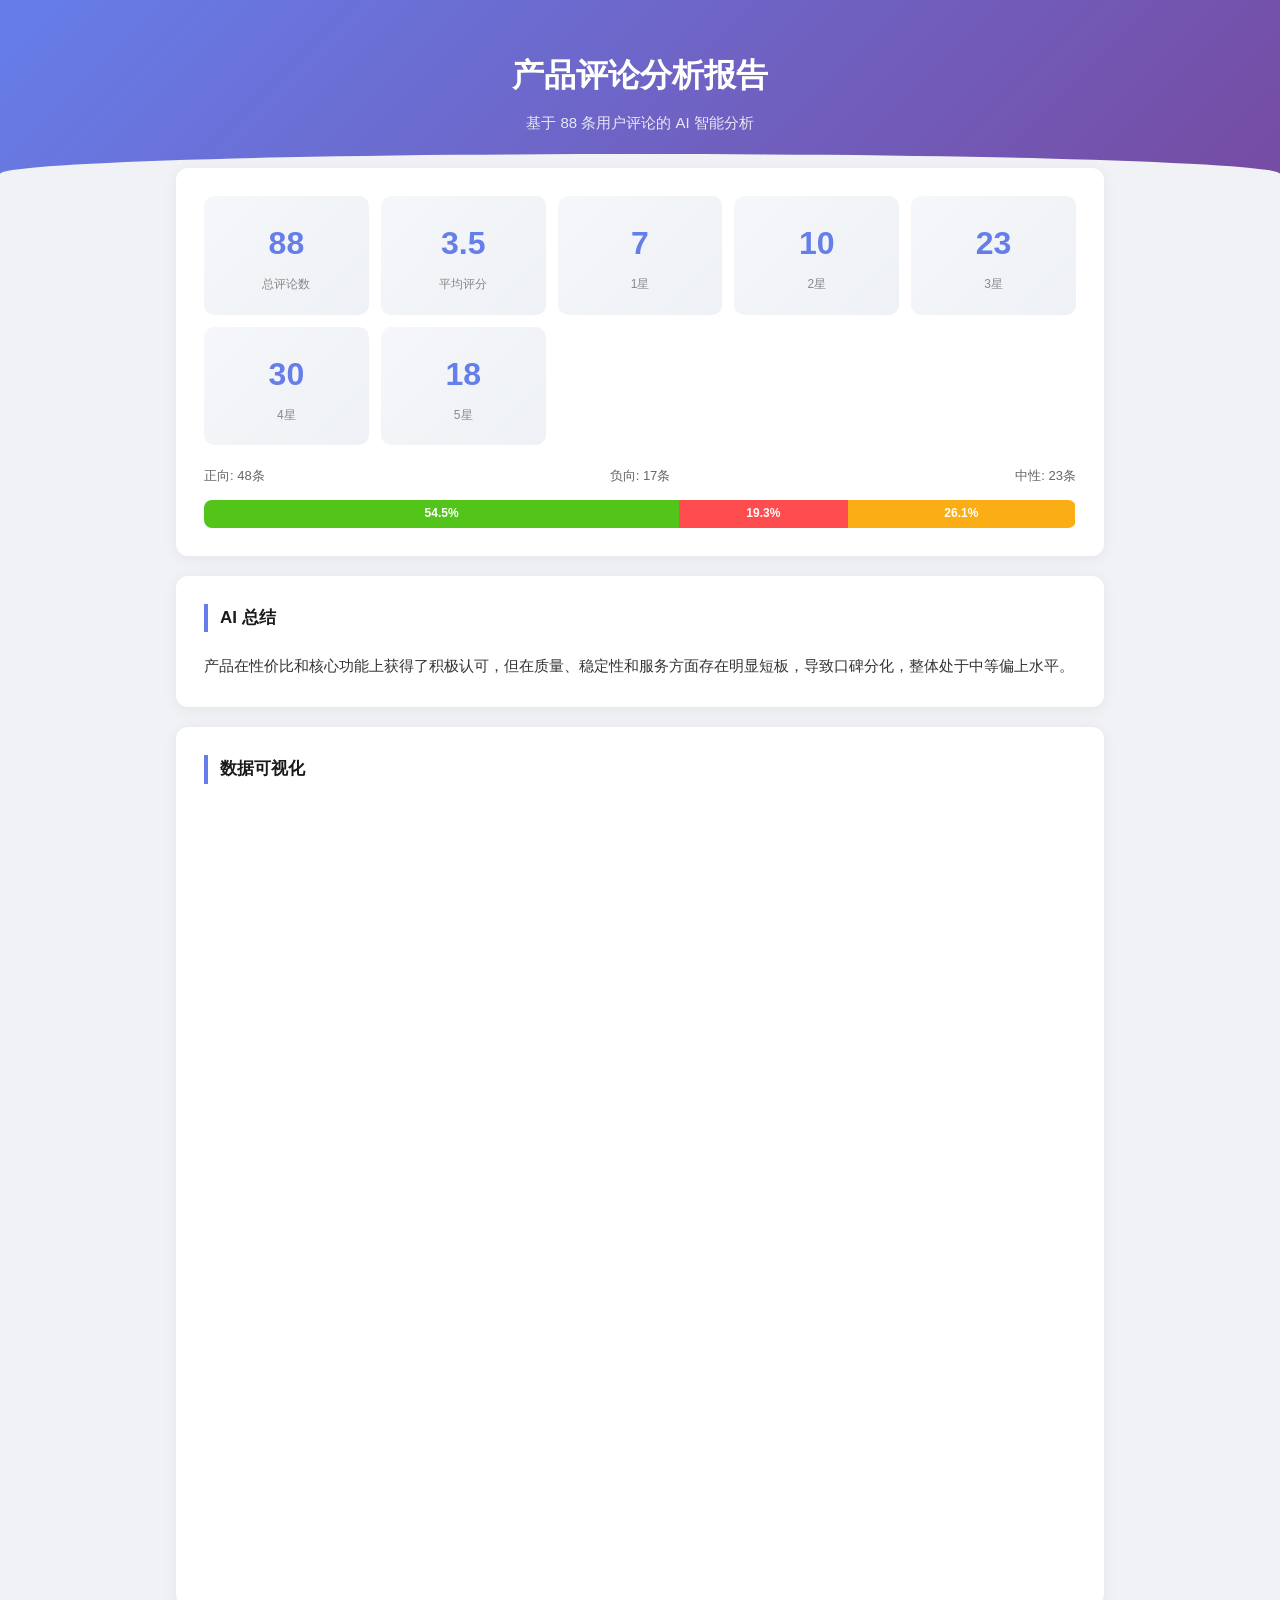
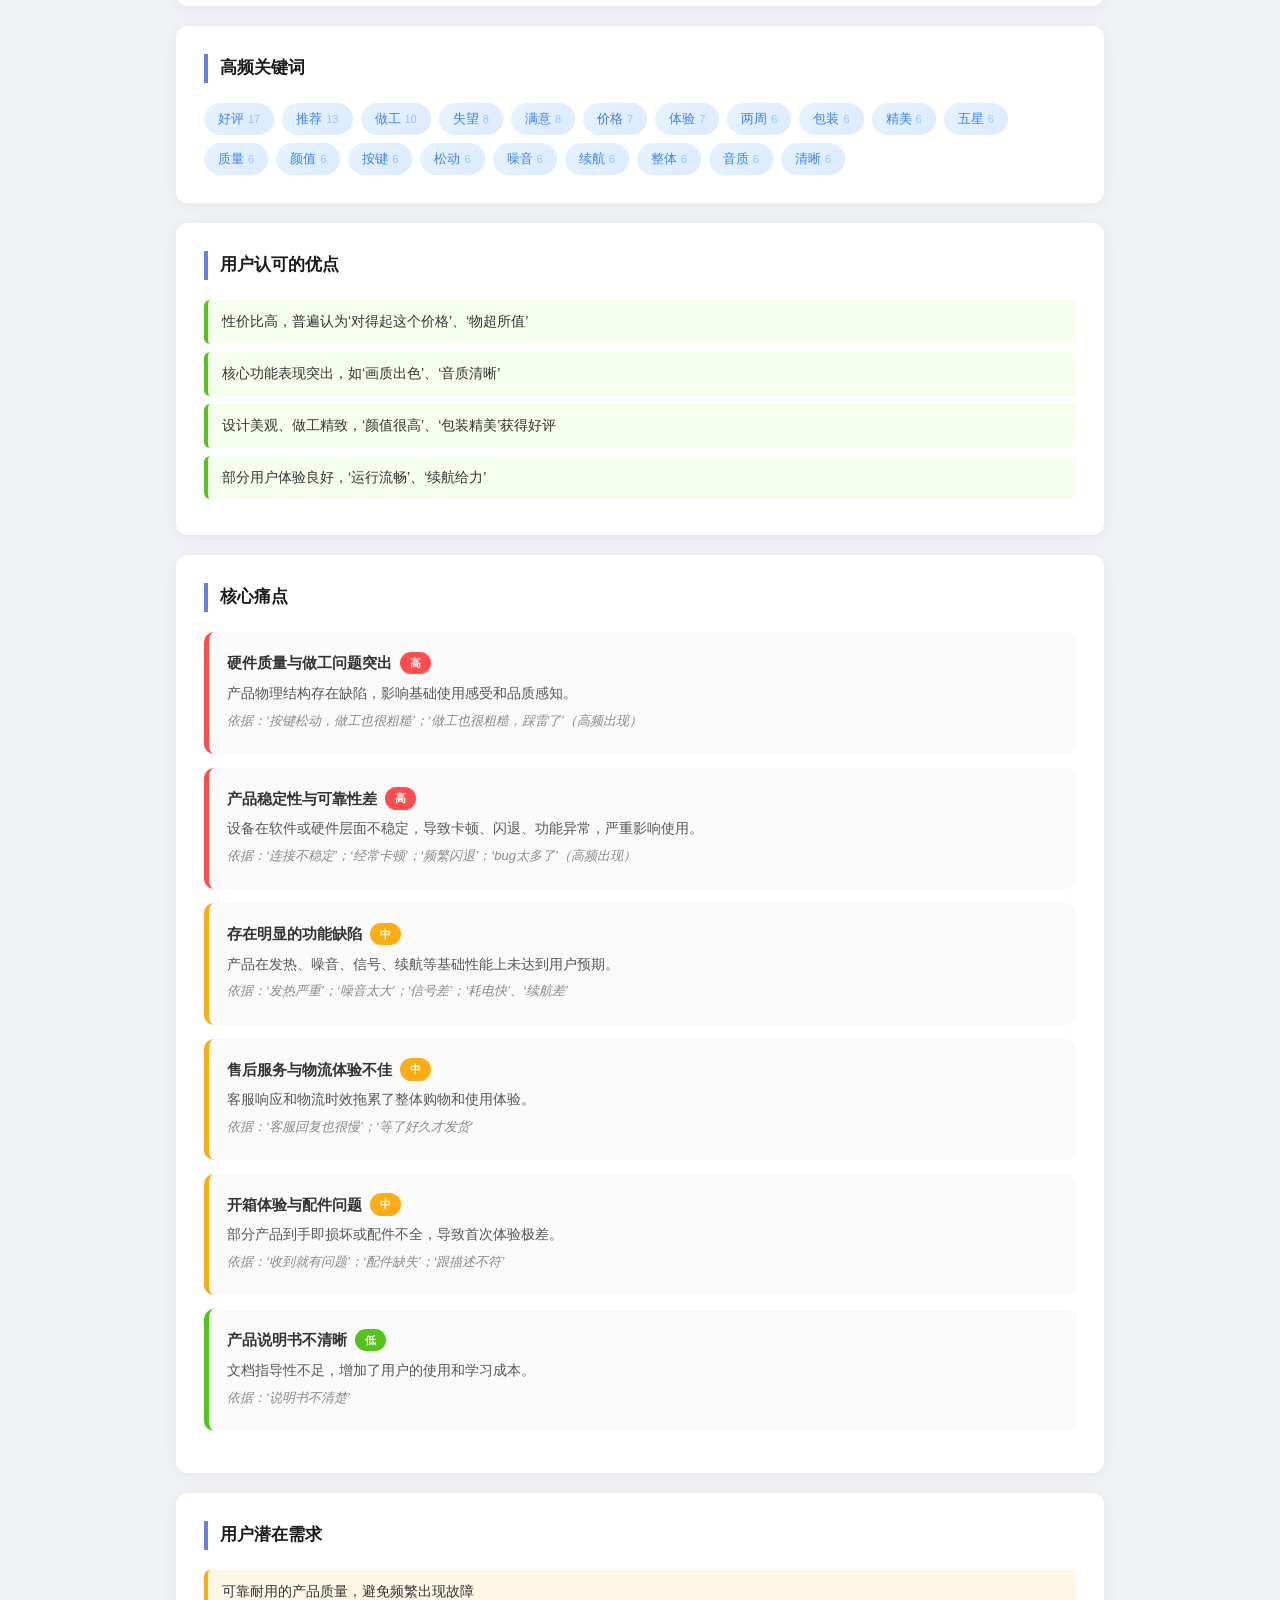
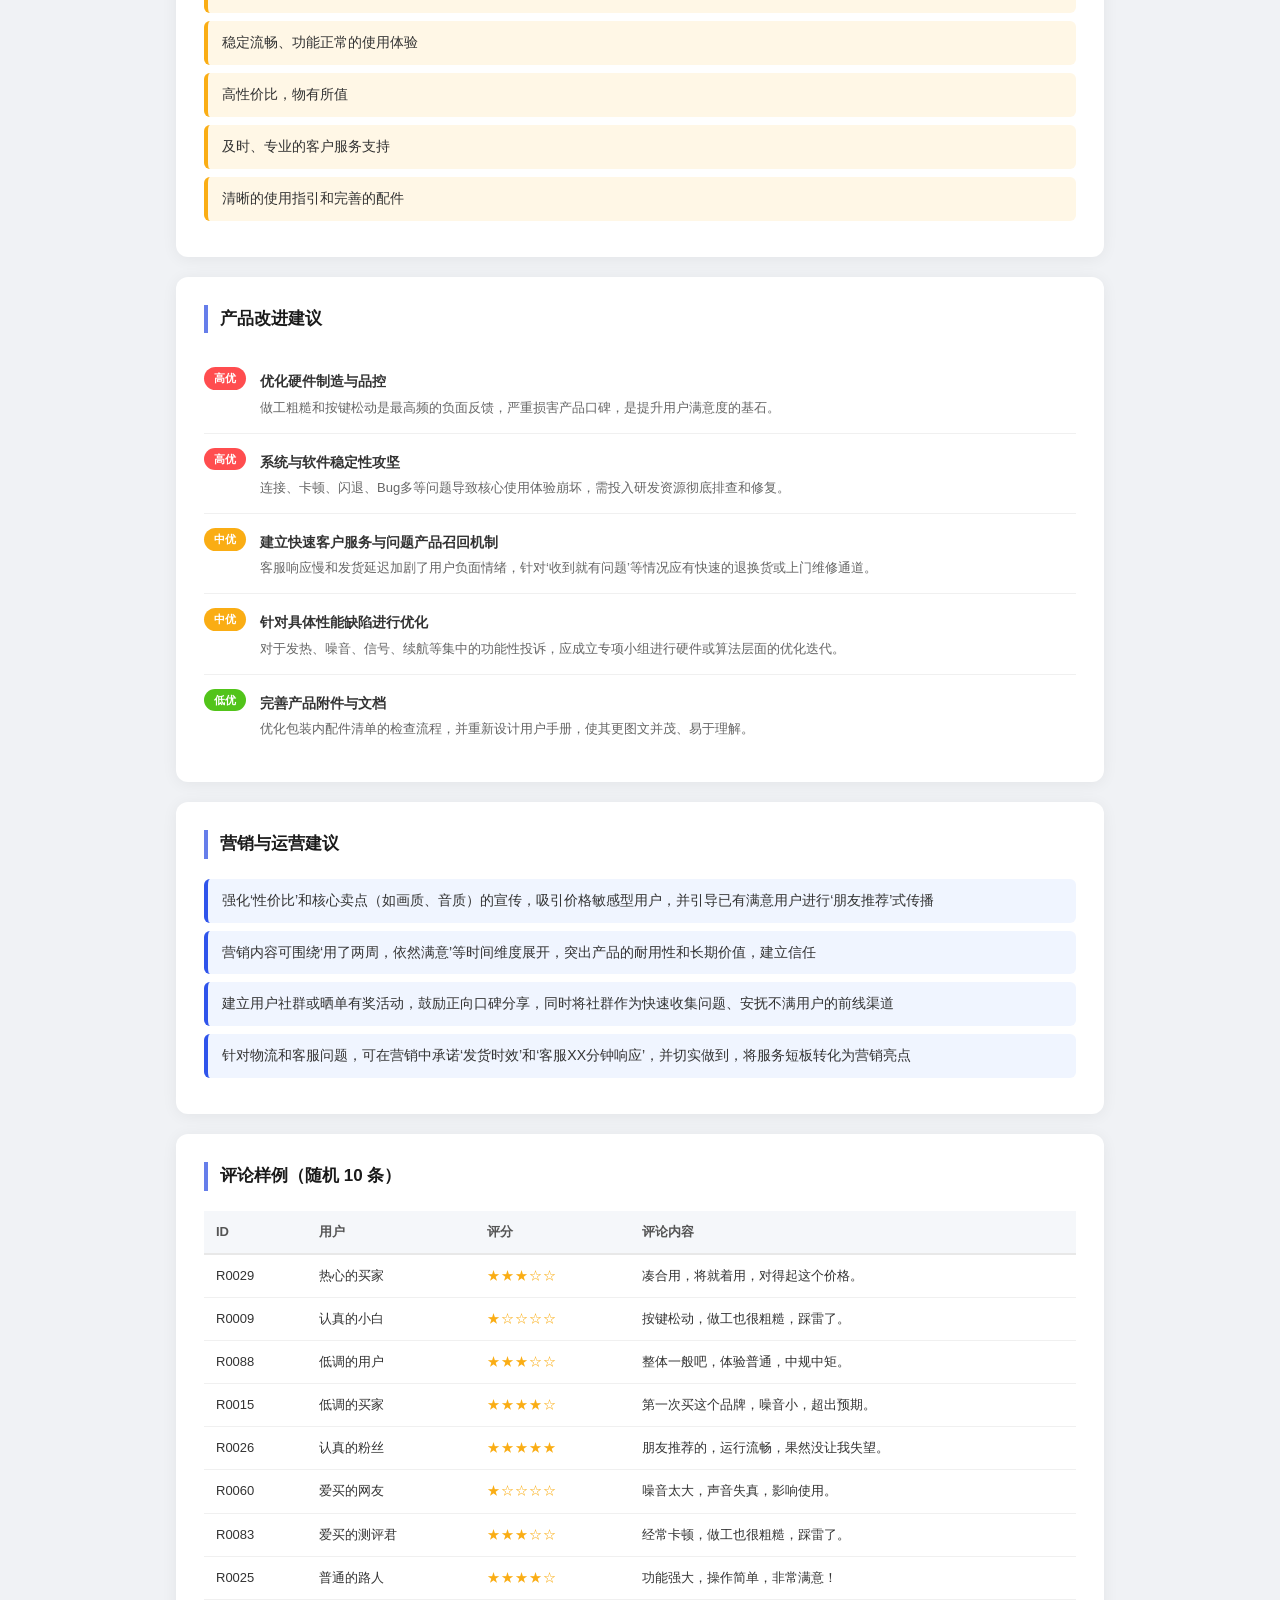
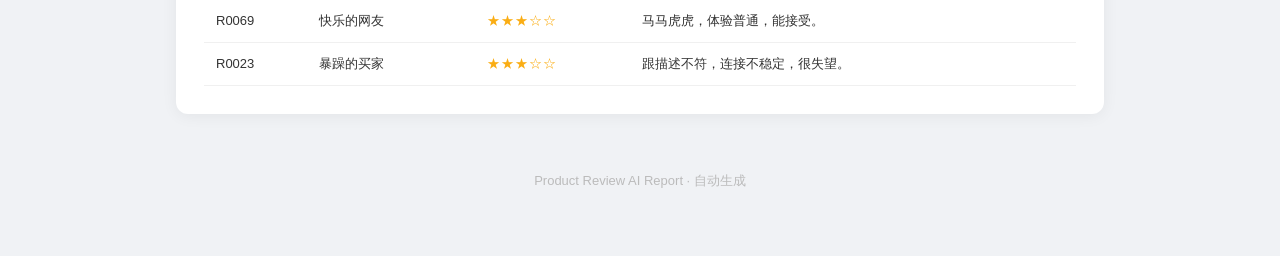
==== docs/index.html @ 00d90bba "feat: complete report pipeline with AI analysis and pyecharts charts Implement full data pipeline: s" ====
<!DOCTYPE html>
<html lang="zh-CN">
<head>
    <meta charset="UTF-8">
    <meta name="viewport" content="width=device-width, initial-scale=1.0">
    <title>产品评论分析报告</title>
    <style>
        * { margin: 0; padding: 0; box-sizing: border-box; }
        body { font-family: -apple-system, BlinkMacSystemFont, "PingFang SC", "Microsoft YaHei", sans-serif; background: #f0f2f5; color: #333; line-height: 1.7; }

        /* Banner */
        .banner { background: linear-gradient(135deg, #667eea 0%, #764ba2 100%); color: #fff; padding: 48px 24px 56px; text-align: center; position: relative; overflow: hidden; }
        .banner::after { content: ''; position: absolute; bottom: -2px; left: 0; right: 0; height: 40px; background: #f0f2f5; border-radius: 50% 50% 0 0; }
        .banner h1 { font-size: 32px; font-weight: 700; margin-bottom: 8px; }
        .banner p { font-size: 15px; opacity: 0.85; }

        /* Layout */
        .container { max-width: 960px; margin: -24px auto 0; padding: 0 16px 40px; position: relative; z-index: 1; }

        /* Cards */
        .card { background: #fff; border-radius: 12px; padding: 28px; margin-bottom: 20px; box-shadow: 0 2px 16px rgba(0,0,0,0.06); }
        .card h2 { font-size: 17px; color: #1a1a1a; border-left: 4px solid #667eea; padding-left: 12px; margin-bottom: 20px; }

        /* Stats grid */
        .stats { display: grid; grid-template-columns: repeat(auto-fit, minmax(140px, 1fr)); gap: 12px; }
        .stat-box { text-align: center; padding: 20px 8px; background: linear-gradient(135deg, #f5f7fa 0%, #eef1f5 100%); border-radius: 10px; }
        .stat-value { font-size: 2em; font-weight: 700; color: #667eea; }
        .stat-label { font-size: 12px; color: #888; margin-top: 4px; }

        /* Sentiment bar */
        .sentiment-bar { display: flex; border-radius: 8px; overflow: hidden; height: 28px; margin-top: 12px; }
        .sentiment-bar div { display: flex; align-items: center; justify-content: center; font-size: 12px; color: #fff; font-weight: 600; }
        .seg-positive { background: #52c41a; }
        .seg-neutral { background: #faad14; }
        .seg-negative { background: #ff4d4f; }

        /* Charts */
        .charts { display: grid; grid-template-columns: 1fr 1fr; gap: 20px; }
        @media (max-width: 640px) { .charts { grid-template-columns: 1fr; } }

        /* Positive points */
        .point-list { list-style: none; padding: 0; }
        .point-list li { padding: 10px 14px; margin-bottom: 8px; background: #f6ffed; border-left: 4px solid #52c41a; border-radius: 6px; font-size: 14px; }

        /* Pain points */
        .pain-card { background: #fafafa; border-radius: 10px; padding: 18px; margin-bottom: 14px; border-left: 5px solid #ff4d4f; }
        .pain-card.medium { border-left-color: #faad14; }
        .pain-card.low { border-left-color: #52c41a; }
        .pain-card h3 { font-size: 15px; margin-bottom: 6px; display: flex; align-items: center; gap: 8px; }
        .pain-card p { font-size: 14px; color: #555; margin-bottom: 4px; }
        .pain-card .evidence { font-style: italic; color: #888; font-size: 13px; }
        .badge { display: inline-block; font-size: 11px; padding: 2px 10px; border-radius: 12px; color: #fff; font-weight: 600; }
        .badge-high { background: #ff4d4f; }
        .badge-medium { background: #faad14; }
        .badge-low { background: #52c41a; }

        /* Suggestions */
        .suggestion-item { display: flex; align-items: flex-start; gap: 14px; padding: 14px 0; border-bottom: 1px solid #f0f0f0; }
        .suggestion-item:last-child { border-bottom: none; }
        .suggestion-item strong { font-size: 14px; }
        .suggestion-item .reason { font-size: 13px; color: #666; margin-top: 2px; }

        /* Keyword tags */
        .tags { display: flex; flex-wrap: wrap; gap: 8px; }
        .tag { display: inline-block; background: linear-gradient(135deg, #e6f4ff, #dbeafe); color: #3b82f6; padding: 5px 14px; border-radius: 20px; font-size: 13px; font-weight: 500; }
        .tag .count { color: #93c5fd; margin-left: 4px; font-size: 11px; }

        /* Needs list */
        .needs-list { list-style: none; padding: 0; }
        .needs-list li { padding: 10px 14px; margin-bottom: 8px; background: #fff7e6; border-left: 4px solid #faad14; border-radius: 6px; font-size: 14px; }

        /* Marketing */
        .marketing-list { list-style: none; padding: 0; }
        .marketing-list li { padding: 10px 14px; margin-bottom: 8px; background: #f0f5ff; border-left: 4px solid #2f54eb; border-radius: 6px; font-size: 14px; }

        /* Reviews table */
        .review-table { width: 100%; border-collapse: collapse; font-size: 13px; }
        .review-table th { background: #f5f7fa; padding: 10px 12px; text-align: left; font-weight: 600; color: #555; border-bottom: 2px solid #e8e8e8; }
        .review-table td { padding: 10px 12px; border-bottom: 1px solid #f0f0f0; }
        .review-table tr:hover td { background: #fafafa; }
        .rating-stars { color: #faad14; letter-spacing: 1px; }

        footer { text-align: center; color: #bbb; font-size: 13px; margin-top: 32px; padding: 24px 0; }
    </style>
</head>
<body>

<!-- Banner -->
<div class="banner">
    <h1>产品评论分析报告</h1>
    <p>基于 88 条用户评论的 AI 智能分析</p>
</div>

<div class="container">

    <!-- 核心指标 -->
    <div class="card">
        <div class="stats">
            <div class="stat-box">
                <div class="stat-value">88</div>
                <div class="stat-label">总评论数</div>
            </div>
            <div class="stat-box">
                <div class="stat-value">3.5</div>
                <div class="stat-label">平均评分</div>
            </div>
            
            <div class="stat-box">
                <div class="stat-value">7</div>
                <div class="stat-label">1星</div>
            </div>
            
            <div class="stat-box">
                <div class="stat-value">10</div>
                <div class="stat-label">2星</div>
            </div>
            
            <div class="stat-box">
                <div class="stat-value">23</div>
                <div class="stat-label">3星</div>
            </div>
            
            <div class="stat-box">
                <div class="stat-value">30</div>
                <div class="stat-label">4星</div>
            </div>
            
            <div class="stat-box">
                <div class="stat-value">18</div>
                <div class="stat-label">5星</div>
            </div>
            
        </div>

        <!-- 情绪分布条 -->
        <div style="margin-top: 20px;">
            <div style="display: flex; justify-content: space-between; font-size: 13px; color: #666; margin-bottom: 4px;">
                
                <span>正向: 48条</span>
                
                <span>负向: 17条</span>
                
                <span>中性: 23条</span>
                
            </div>
            <div class="sentiment-bar">
                
                
                <div class="seg-positive" style="width: 54.5%;">
                    54.5%
                </div>
                
                <div class="seg-negative" style="width: 19.3%;">
                    19.3%
                </div>
                
                <div class="seg-neutral" style="width: 26.1%;">
                    26.1%
                </div>
                
            </div>
        </div>
    </div>

    <!-- AI 总结 -->
    <div class="card">
        <h2>AI 总结</h2>
        <p style="font-size: 15px; line-height: 1.8;">产品在性价比和核心功能上获得了积极认可，但在质量、稳定性和服务方面存在明显短板，导致口碑分化，整体处于中等偏上水平。</p>
    </div>

    <!-- 图表 -->
    <div class="card">
        <h2>数据可视化</h2>
        <div class="charts">
            <div><!DOCTYPE html>
<html>
<head>
    <meta charset="UTF-8">
    <title>Awesome-pyecharts</title>
                <script type="text/javascript" src="https://assets.pyecharts.org/assets/v6/echarts.min.js"></script>
            <script type="text/javascript" src="https://assets.pyecharts.org/assets/v6/themes/macarons.js"></script>

    
</head>
<body >
    <div id="0c47c9d15ab54d7eba029f5857c78aa4" class="chart-container" style="width:500px; height:350px; "></div>
    <script>
        var chart_0c47c9d15ab54d7eba029f5857c78aa4 = echarts.init(
            document.getElementById('0c47c9d15ab54d7eba029f5857c78aa4'), 'macarons', {renderer: 'canvas', locale: 'ZH'});
        var option_0c47c9d15ab54d7eba029f5857c78aa4 = {
    "animation": true,
    "animationThreshold": 2000,
    "animationDuration": 1000,
    "animationEasing": "cubicOut",
    "animationDelay": 0,
    "animationDurationUpdate": 300,
    "animationEasingUpdate": "cubicOut",
    "animationDelayUpdate": 0,
    "aria": {
        "enabled": false
    },
    "series": [
        {
            "type": "pie",
            "colorBy": "data",
            "legendHoverLink": true,
            "selectedMode": false,
            "selectedOffset": 10,
            "clockwise": true,
            "startAngle": 90,
            "minAngle": 0,
            "minShowLabelAngle": 0,
            "avoidLabelOverlap": true,
            "stillShowZeroSum": true,
            "percentPrecision": 2,
            "showEmptyCircle": true,
            "emptyCircleStyle": {
                "color": "lightgray",
                "borderColor": "#000",
                "borderWidth": 0,
                "borderType": "solid",
                "borderDashOffset": 0,
                "borderCap": "butt",
                "borderJoin": "bevel",
                "borderMiterLimit": 10,
                "opacity": 1
            },
            "data": [
                {
                    "name": "\u6b63\u5411",
                    "value": 48
                },
                {
                    "name": "\u8d1f\u5411",
                    "value": 17
                },
                {
                    "name": "\u4e2d\u6027",
                    "value": 23
                }
            ],
            "radius": [
                "40%",
                "70%"
            ],
            "center": [
                "50%",
                "50%"
            ],
            "label": {
                "show": true,
                "margin": 8,
                "formatter": "{b}: {c} ({d}%)",
                "richInheritPlainLabel": true,
                "valueAnimation": false
            },
            "labelLine": {
                "show": true,
                "showAbove": false,
                "length": 15,
                "length2": 15,
                "smooth": false,
                "minTurnAngle": 90,
                "maxSurfaceAngle": 90
            }
        }
    ],
    "legend": [
        {
            "data": [
                "\u6b63\u5411",
                "\u8d1f\u5411",
                "\u4e2d\u6027"
            ],
            "selected": {},
            "show": true,
            "bottom": "0%",
            "padding": 5,
            "itemGap": 10,
            "itemWidth": 25,
            "itemHeight": 14,
            "backgroundColor": "transparent",
            "borderColor": "#ccc",
            "borderRadius": 0,
            "pageButtonItemGap": 5,
            "pageButtonPosition": "end",
            "pageFormatter": "{current}/{total}",
            "pageIconColor": "#2f4554",
            "pageIconInactiveColor": "#aaa",
            "pageIconSize": 15,
            "animationDurationUpdate": 800,
            "selector": false,
            "selectorPosition": "auto",
            "selectorItemGap": 7,
            "selectorButtonGap": 10,
            "triggerEvent": false
        }
    ],
    "tooltip": {
        "show": true,
        "trigger": "item",
        "triggerOn": "mousemove|click",
        "axisPointer": {
            "type": "line"
        },
        "showContent": true,
        "alwaysShowContent": false,
        "showDelay": 0,
        "hideDelay": 100,
        "enterable": false,
        "confine": false,
        "appendToBody": false,
        "transitionDuration": 0.4,
        "displayTransition": true,
        "textStyle": {
            "fontSize": 14,
            "richInheritPlainLabel": true
        },
        "borderWidth": 0,
        "padding": 5,
        "order": "seriesAsc"
    },
    "title": [
        {
            "show": true,
            "text": "\u60c5\u7eea\u5206\u5e03",
            "target": "blank",
            "subtarget": "blank",
            "left": "center",
            "padding": 5,
            "itemGap": 10,
            "textAlign": "auto",
            "textVerticalAlign": "auto",
            "triggerEvent": false
        }
    ],
    "color": [
        "#52c41a",
        "#f5222d",
        "#faad14"
    ]
};
        chart_0c47c9d15ab54d7eba029f5857c78aa4.setOption(option_0c47c9d15ab54d7eba029f5857c78aa4);
    </script>
</body>
</html>
</div>
            <div><!DOCTYPE html>
<html>
<head>
    <meta charset="UTF-8">
    <title>Awesome-pyecharts</title>
                <script type="text/javascript" src="https://assets.pyecharts.org/assets/v6/echarts.min.js"></script>
            <script type="text/javascript" src="https://assets.pyecharts.org/assets/v6/themes/macarons.js"></script>

    
</head>
<body >
    <div id="dd34cb689b8d4e82b33e014b1313590e" class="chart-container" style="width:500px; height:350px; "></div>
    <script>
        var chart_dd34cb689b8d4e82b33e014b1313590e = echarts.init(
            document.getElementById('dd34cb689b8d4e82b33e014b1313590e'), 'macarons', {renderer: 'canvas', locale: 'ZH'});
        var option_dd34cb689b8d4e82b33e014b1313590e = {
    "animation": true,
    "animationThreshold": 2000,
    "animationDuration": 1000,
    "animationEasing": "cubicOut",
    "animationDelay": 0,
    "animationDurationUpdate": 300,
    "animationEasingUpdate": "cubicOut",
    "animationDelayUpdate": 0,
    "aria": {
        "enabled": false
    },
    "series": [
        {
            "type": "bar",
            "name": "\u8bc4\u8bba\u6570",
            "legendHoverLink": true,
            "data": [
                7,
                10,
                23,
                30,
                18
            ],
            "realtimeSort": false,
            "showBackground": false,
            "stackStrategy": "samesign",
            "cursor": "pointer",
            "barWidth": "40%",
            "barMinHeight": 0,
            "barCategoryGap": "20%",
            "barGap": "30%",
            "large": false,
            "largeThreshold": 400,
            "seriesLayoutBy": "column",
            "datasetIndex": 0,
            "clip": true,
            "zlevel": 0,
            "z": 2,
            "label": {
                "show": true,
                "margin": 8,
                "richInheritPlainLabel": true,
                "valueAnimation": false
            }
        }
    ],
    "legend": [
        {
            "data": [
                "\u8bc4\u8bba\u6570"
            ],
            "selected": {},
            "show": true,
            "padding": 5,
            "itemGap": 10,
            "itemWidth": 25,
            "itemHeight": 14,
            "backgroundColor": "transparent",
            "borderColor": "#ccc",
            "borderRadius": 0,
            "pageButtonItemGap": 5,
            "pageButtonPosition": "end",
            "pageFormatter": "{current}/{total}",
            "pageIconColor": "#2f4554",
            "pageIconInactiveColor": "#aaa",
            "pageIconSize": 15,
            "animationDurationUpdate": 800,
            "selector": false,
            "selectorPosition": "auto",
            "selectorItemGap": 7,
            "selectorButtonGap": 10,
            "triggerEvent": false
        }
    ],
    "tooltip": {
        "show": true,
        "trigger": "item",
        "triggerOn": "mousemove|click",
        "axisPointer": {
            "type": "line"
        },
        "showContent": true,
        "alwaysShowContent": false,
        "showDelay": 0,
        "hideDelay": 100,
        "enterable": false,
        "confine": false,
        "appendToBody": false,
        "transitionDuration": 0.4,
        "displayTransition": true,
        "textStyle": {
            "fontSize": 14,
            "richInheritPlainLabel": true
        },
        "borderWidth": 0,
        "padding": 5,
        "order": "seriesAsc"
    },
    "xAxis": [
        {
            "name": "\u8bc4\u5206",
            "show": true,
            "scale": false,
            "nameLocation": "end",
            "nameGap": 15,
            "nameTruncate": {},
            "nameMoveOverlap": true,
            "inverse": false,
            "offset": 0,
            "splitNumber": 5,
            "minInterval": 0,
            "silent": false,
            "triggerEvent": false,
            "splitLine": {
                "show": true,
                "lineStyle": {
                    "show": false
                }
            },
            "animation": true,
            "animationThreshold": 2000,
            "animationDuration": 1000,
            "animationEasing": "cubicOut",
            "animationDelay": 0,
            "animationDurationUpdate": 300,
            "animationEasingUpdate": "cubicOut",
            "animationDelayUpdate": 0,
            "data": [
                "1\u661f",
                "2\u661f",
                "3\u661f",
                "4\u661f",
                "5\u661f"
            ]
        }
    ],
    "yAxis": [
        {
            "name": "\u6570\u91cf",
            "show": true,
            "scale": false,
            "nameLocation": "end",
            "nameGap": 15,
            "nameTruncate": {},
            "nameMoveOverlap": true,
            "inverse": false,
            "offset": 0,
            "splitNumber": 5,
            "minInterval": 0,
            "silent": false,
            "triggerEvent": false,
            "splitLine": {
                "show": true,
                "lineStyle": {
                    "show": false
                }
            },
            "animation": true,
            "animationThreshold": 2000,
            "animationDuration": 1000,
            "animationEasing": "cubicOut",
            "animationDelay": 0,
            "animationDurationUpdate": 300,
            "animationEasingUpdate": "cubicOut",
            "animationDelayUpdate": 0
        }
    ],
    "title": [
        {
            "show": true,
            "text": "\u8bc4\u5206\u5206\u5e03",
            "target": "blank",
            "subtarget": "blank",
            "left": "center",
            "padding": 5,
            "itemGap": 10,
            "textAlign": "auto",
            "textVerticalAlign": "auto",
            "triggerEvent": false
        }
    ]
};
        chart_dd34cb689b8d4e82b33e014b1313590e.setOption(option_dd34cb689b8d4e82b33e014b1313590e);
    </script>
</body>
</html>
</div>
        </div>
        <div style="margin-top: 24px;"><!DOCTYPE html>
<html>
<head>
    <meta charset="UTF-8">
    <title>Awesome-pyecharts</title>
                <script type="text/javascript" src="https://assets.pyecharts.org/assets/v6/echarts.min.js"></script>
            <script type="text/javascript" src="https://assets.pyecharts.org/assets/v6/themes/macarons.js"></script>

    
</head>
<body >
    <div id="885a616e7d434622962e1af354baa321" class="chart-container" style="width:700px; height:400px; "></div>
    <script>
        var chart_885a616e7d434622962e1af354baa321 = echarts.init(
            document.getElementById('885a616e7d434622962e1af354baa321'), 'macarons', {renderer: 'canvas', locale: 'ZH'});
        var option_885a616e7d434622962e1af354baa321 = {
    "animation": true,
    "animationThreshold": 2000,
    "animationDuration": 1000,
    "animationEasing": "cubicOut",
    "animationDelay": 0,
    "animationDurationUpdate": 300,
    "animationEasingUpdate": "cubicOut",
    "animationDelayUpdate": 0,
    "aria": {
        "enabled": false
    },
    "series": [
        {
            "type": "bar",
            "name": "\u51fa\u73b0\u6b21\u6570",
            "legendHoverLink": true,
            "data": [
                17,
                13,
                10,
                8,
                8,
                7,
                7,
                6,
                6,
                6,
                6,
                6,
                6,
                6,
                6
            ],
            "realtimeSort": false,
            "showBackground": false,
            "stackStrategy": "samesign",
            "cursor": "pointer",
            "barWidth": "50%",
            "barMinHeight": 0,
            "barCategoryGap": "20%",
            "barGap": "30%",
            "large": false,
            "largeThreshold": 400,
            "seriesLayoutBy": "column",
            "datasetIndex": 0,
            "clip": true,
            "zlevel": 0,
            "z": 2,
            "label": {
                "show": true,
                "position": "right",
                "margin": 8,
                "richInheritPlainLabel": true,
                "valueAnimation": false
            },
            "rippleEffect": {
                "show": true,
                "brushType": "stroke",
                "scale": 2.5,
                "period": 4
            }
        }
    ],
    "legend": [
        {
            "data": [
                "\u51fa\u73b0\u6b21\u6570"
            ],
            "selected": {},
            "show": true,
            "padding": 5,
            "itemGap": 10,
            "itemWidth": 25,
            "itemHeight": 14,
            "backgroundColor": "transparent",
            "borderColor": "#ccc",
            "borderRadius": 0,
            "pageButtonItemGap": 5,
            "pageButtonPosition": "end",
            "pageFormatter": "{current}/{total}",
            "pageIconColor": "#2f4554",
            "pageIconInactiveColor": "#aaa",
            "pageIconSize": 15,
            "animationDurationUpdate": 800,
            "selector": false,
            "selectorPosition": "auto",
            "selectorItemGap": 7,
            "selectorButtonGap": 10,
            "triggerEvent": false
        }
    ],
    "tooltip": {
        "show": true,
        "trigger": "item",
        "triggerOn": "mousemove|click",
        "axisPointer": {
            "type": "line"
        },
        "showContent": true,
        "alwaysShowContent": false,
        "showDelay": 0,
        "hideDelay": 100,
        "enterable": false,
        "confine": false,
        "appendToBody": false,
        "transitionDuration": 0.4,
        "displayTransition": true,
        "textStyle": {
            "fontSize": 14,
            "richInheritPlainLabel": true
        },
        "borderWidth": 0,
        "padding": 5,
        "order": "seriesAsc"
    },
    "xAxis": [
        {
            "name": "\u6b21\u6570",
            "show": true,
            "scale": false,
            "nameLocation": "end",
            "nameGap": 15,
            "nameTruncate": {},
            "nameMoveOverlap": true,
            "inverse": false,
            "offset": 0,
            "splitNumber": 5,
            "minInterval": 0,
            "silent": false,
            "triggerEvent": false,
            "splitLine": {
                "show": true,
                "lineStyle": {
                    "show": false
                }
            },
            "animation": true,
            "animationThreshold": 2000,
            "animationDuration": 1000,
            "animationEasing": "cubicOut",
            "animationDelay": 0,
            "animationDurationUpdate": 300,
            "animationEasingUpdate": "cubicOut",
            "animationDelayUpdate": 0
        }
    ],
    "yAxis": [
        {
            "name": "\u5173\u952e\u8bcd",
            "show": true,
            "scale": false,
            "nameLocation": "end",
            "nameGap": 15,
            "nameTruncate": {},
            "nameMoveOverlap": true,
            "inverse": false,
            "offset": 0,
            "splitNumber": 5,
            "minInterval": 0,
            "silent": false,
            "triggerEvent": false,
            "splitLine": {
                "show": true,
                "lineStyle": {
                    "show": false
                }
            },
            "animation": true,
            "animationThreshold": 2000,
            "animationDuration": 1000,
            "animationEasing": "cubicOut",
            "animationDelay": 0,
            "animationDurationUpdate": 300,
            "animationEasingUpdate": "cubicOut",
            "animationDelayUpdate": 0,
            "data": [
                "\u597d\u8bc4",
                "\u63a8\u8350",
                "\u505a\u5de5",
                "\u5931\u671b",
                "\u6ee1\u610f",
                "\u4ef7\u683c",
                "\u4f53\u9a8c",
                "\u4e24\u5468",
                "\u5305\u88c5",
                "\u7cbe\u7f8e",
                "\u4e94\u661f",
                "\u8d28\u91cf",
                "\u989c\u503c",
                "\u6309\u952e",
                "\u677e\u52a8"
            ]
        }
    ],
    "title": [
        {
            "show": true,
            "text": "\u9ad8\u9891\u5173\u952e\u8bcd TOP15",
            "target": "blank",
            "subtarget": "blank",
            "left": "center",
            "padding": 5,
            "itemGap": 10,
            "textAlign": "auto",
            "textVerticalAlign": "auto",
            "triggerEvent": false
        }
    ]
};
        chart_885a616e7d434622962e1af354baa321.setOption(option_885a616e7d434622962e1af354baa321);
    </script>
</body>
</html>
</div>
    </div>

    <!-- 高频关键词 -->
    <div class="card">
        <h2>高频关键词</h2>
        <div class="tags">
            
            <span class="tag">好评<span class="count">17</span></span>
            
            <span class="tag">推荐<span class="count">13</span></span>
            
            <span class="tag">做工<span class="count">10</span></span>
            
            <span class="tag">失望<span class="count">8</span></span>
            
            <span class="tag">满意<span class="count">8</span></span>
            
            <span class="tag">价格<span class="count">7</span></span>
            
            <span class="tag">体验<span class="count">7</span></span>
            
            <span class="tag">两周<span class="count">6</span></span>
            
            <span class="tag">包装<span class="count">6</span></span>
            
            <span class="tag">精美<span class="count">6</span></span>
            
            <span class="tag">五星<span class="count">6</span></span>
            
            <span class="tag">质量<span class="count">6</span></span>
            
            <span class="tag">颜值<span class="count">6</span></span>
            
            <span class="tag">按键<span class="count">6</span></span>
            
            <span class="tag">松动<span class="count">6</span></span>
            
            <span class="tag">噪音<span class="count">6</span></span>
            
            <span class="tag">续航<span class="count">6</span></span>
            
            <span class="tag">整体<span class="count">6</span></span>
            
            <span class="tag">音质<span class="count">6</span></span>
            
            <span class="tag">清晰<span class="count">6</span></span>
            
        </div>
    </div>

    <!-- 用户认可优点 -->
    <div class="card">
        <h2>用户认可的优点</h2>
        <ul class="point-list">
            
            <li>性价比高，普遍认为‘对得起这个价格’、‘物超所值’</li>
            
            <li>核心功能表现突出，如‘画质出色’、‘音质清晰’</li>
            
            <li>设计美观、做工精致，‘颜值很高’、‘包装精美’获得好评</li>
            
            <li>部分用户体验良好，‘运行流畅’、‘续航给力’</li>
            
        </ul>
    </div>

    <!-- 核心痛点 -->
    <div class="card">
        <h2>核心痛点</h2>
        
        <div class="pain-card ">
            <h3>
                硬件质量与做工问题突出
                <span class="badge badge-high">高</span>
            </h3>
            <p>产品物理结构存在缺陷，影响基础使用感受和品质感知。</p>
            <p class="evidence">依据：‘按键松动，做工也很粗糙’；‘做工也很粗糙，踩雷了’（高频出现）</p>
        </div>
        
        <div class="pain-card ">
            <h3>
                产品稳定性与可靠性差
                <span class="badge badge-high">高</span>
            </h3>
            <p>设备在软件或硬件层面不稳定，导致卡顿、闪退、功能异常，严重影响使用。</p>
            <p class="evidence">依据：‘连接不稳定’；‘经常卡顿’；‘频繁闪退’；‘bug太多了’（高频出现）</p>
        </div>
        
        <div class="pain-card medium">
            <h3>
                存在明显的功能缺陷
                <span class="badge badge-medium">中</span>
            </h3>
            <p>产品在发热、噪音、信号、续航等基础性能上未达到用户预期。</p>
            <p class="evidence">依据：‘发热严重’；‘噪音太大’；‘信号差’；‘耗电快’、‘续航差’</p>
        </div>
        
        <div class="pain-card medium">
            <h3>
                售后服务与物流体验不佳
                <span class="badge badge-medium">中</span>
            </h3>
            <p>客服响应和物流时效拖累了整体购物和使用体验。</p>
            <p class="evidence">依据：‘客服回复也很慢’；‘等了好久才发货’</p>
        </div>
        
        <div class="pain-card medium">
            <h3>
                开箱体验与配件问题
                <span class="badge badge-medium">中</span>
            </h3>
            <p>部分产品到手即损坏或配件不全，导致首次体验极差。</p>
            <p class="evidence">依据：‘收到就有问题’；‘配件缺失’；‘跟描述不符’</p>
        </div>
        
        <div class="pain-card low">
            <h3>
                产品说明书不清晰
                <span class="badge badge-low">低</span>
            </h3>
            <p>文档指导性不足，增加了用户的使用和学习成本。</p>
            <p class="evidence">依据：‘说明书不清楚’</p>
        </div>
        
    </div>

    <!-- 用户潜在需求 -->
    <div class="card">
        <h2>用户潜在需求</h2>
        <ul class="needs-list">
            
            <li>可靠耐用的产品质量，避免频繁出现故障</li>
            
            <li>稳定流畅、功能正常的使用体验</li>
            
            <li>高性价比，物有所值</li>
            
            <li>及时、专业的客户服务支持</li>
            
            <li>清晰的使用指引和完善的配件</li>
            
        </ul>
    </div>

    <!-- 产品改进建议 -->
    <div class="card">
        <h2>产品改进建议</h2>
        
        <div class="suggestion-item">
            <span class="badge badge-high">高优</span>
            <div>
                <strong>优化硬件制造与品控</strong>
                <div class="reason">做工粗糙和按键松动是最高频的负面反馈，严重损害产品口碑，是提升用户满意度的基石。</div>
            </div>
        </div>
        
        <div class="suggestion-item">
            <span class="badge badge-high">高优</span>
            <div>
                <strong>系统与软件稳定性攻坚</strong>
                <div class="reason">连接、卡顿、闪退、Bug多等问题导致核心使用体验崩坏，需投入研发资源彻底排查和修复。</div>
            </div>
        </div>
        
        <div class="suggestion-item">
            <span class="badge badge-medium">中优</span>
            <div>
                <strong>建立快速客户服务与问题产品召回机制</strong>
                <div class="reason">客服响应慢和发货延迟加剧了用户负面情绪，针对‘收到就有问题’等情况应有快速的退换货或上门维修通道。</div>
            </div>
        </div>
        
        <div class="suggestion-item">
            <span class="badge badge-medium">中优</span>
            <div>
                <strong>针对具体性能缺陷进行优化</strong>
                <div class="reason">对于发热、噪音、信号、续航等集中的功能性投诉，应成立专项小组进行硬件或算法层面的优化迭代。</div>
            </div>
        </div>
        
        <div class="suggestion-item">
            <span class="badge badge-low">低优</span>
            <div>
                <strong>完善产品附件与文档</strong>
                <div class="reason">优化包装内配件清单的检查流程，并重新设计用户手册，使其更图文并茂、易于理解。</div>
            </div>
        </div>
        
    </div>

    <!-- 营销与运营建议 -->
    <div class="card">
        <h2>营销与运营建议</h2>
        <ul class="marketing-list">
            
            <li>强化‘性价比’和核心卖点（如画质、音质）的宣传，吸引价格敏感型用户，并引导已有满意用户进行‘朋友推荐’式传播</li>
            
            <li>营销内容可围绕‘用了两周，依然满意’等时间维度展开，突出产品的耐用性和长期价值，建立信任</li>
            
            <li>建立用户社群或晒单有奖活动，鼓励正向口碑分享，同时将社群作为快速收集问题、安抚不满用户的前线渠道</li>
            
            <li>针对物流和客服问题，可在营销中承诺‘发货时效’和‘客服XX分钟响应’，并切实做到，将服务短板转化为营销亮点</li>
            
        </ul>
    </div>

    <!-- 评论样例 -->
    <div class="card">
        <h2>评论样例（随机 10 条）</h2>
        <div style="overflow-x: auto;">
            <table class="review-table">
                <thead>
                    <tr>
                        <th>ID</th>
                        <th>用户</th>
                        <th>评分</th>
                        <th>评论内容</th>
                    </tr>
                </thead>
                <tbody>
                    
                    <tr>
                        <td>R0029</td>
                        <td>热心的买家</td>
                        <td class="rating-stars">★★★☆☆</td>
                        <td>凑合用，将就着用，对得起这个价格。</td>
                    </tr>
                    
                    <tr>
                        <td>R0009</td>
                        <td>认真的小白</td>
                        <td class="rating-stars">★☆☆☆☆</td>
                        <td>按键松动，做工也很粗糙，踩雷了。</td>
                    </tr>
                    
                    <tr>
                        <td>R0088</td>
                        <td>低调的用户</td>
                        <td class="rating-stars">★★★☆☆</td>
                        <td>整体一般吧，体验普通，中规中矩。</td>
                    </tr>
                    
                    <tr>
                        <td>R0015</td>
                        <td>低调的买家</td>
                        <td class="rating-stars">★★★★☆</td>
                        <td>第一次买这个品牌，噪音小，超出预期。</td>
                    </tr>
                    
                    <tr>
                        <td>R0026</td>
                        <td>认真的粉丝</td>
                        <td class="rating-stars">★★★★★</td>
                        <td>朋友推荐的，运行流畅，果然没让我失望。</td>
                    </tr>
                    
                    <tr>
                        <td>R0060</td>
                        <td>爱买的网友</td>
                        <td class="rating-stars">★☆☆☆☆</td>
                        <td>噪音太大，声音失真，影响使用。</td>
                    </tr>
                    
                    <tr>
                        <td>R0083</td>
                        <td>爱买的测评君</td>
                        <td class="rating-stars">★★★☆☆</td>
                        <td>经常卡顿，做工也很粗糙，踩雷了。</td>
                    </tr>
                    
                    <tr>
                        <td>R0025</td>
                        <td>普通的路人</td>
                        <td class="rating-stars">★★★★☆</td>
                        <td>功能强大，操作简单，非常满意！</td>
                    </tr>
                    
                    <tr>
                        <td>R0069</td>
                        <td>快乐的网友</td>
                        <td class="rating-stars">★★★☆☆</td>
                        <td>马马虎虎，体验普通，能接受。</td>
                    </tr>
                    
                    <tr>
                        <td>R0023</td>
                        <td>暴躁的买家</td>
                        <td class="rating-stars">★★★☆☆</td>
                        <td>跟描述不符，连接不稳定，很失望。</td>
                    </tr>
                    
                </tbody>
            </table>
        </div>
    </div>

    <footer>Product Review AI Report · 自动生成</footer>

</div>
</body>
</html>
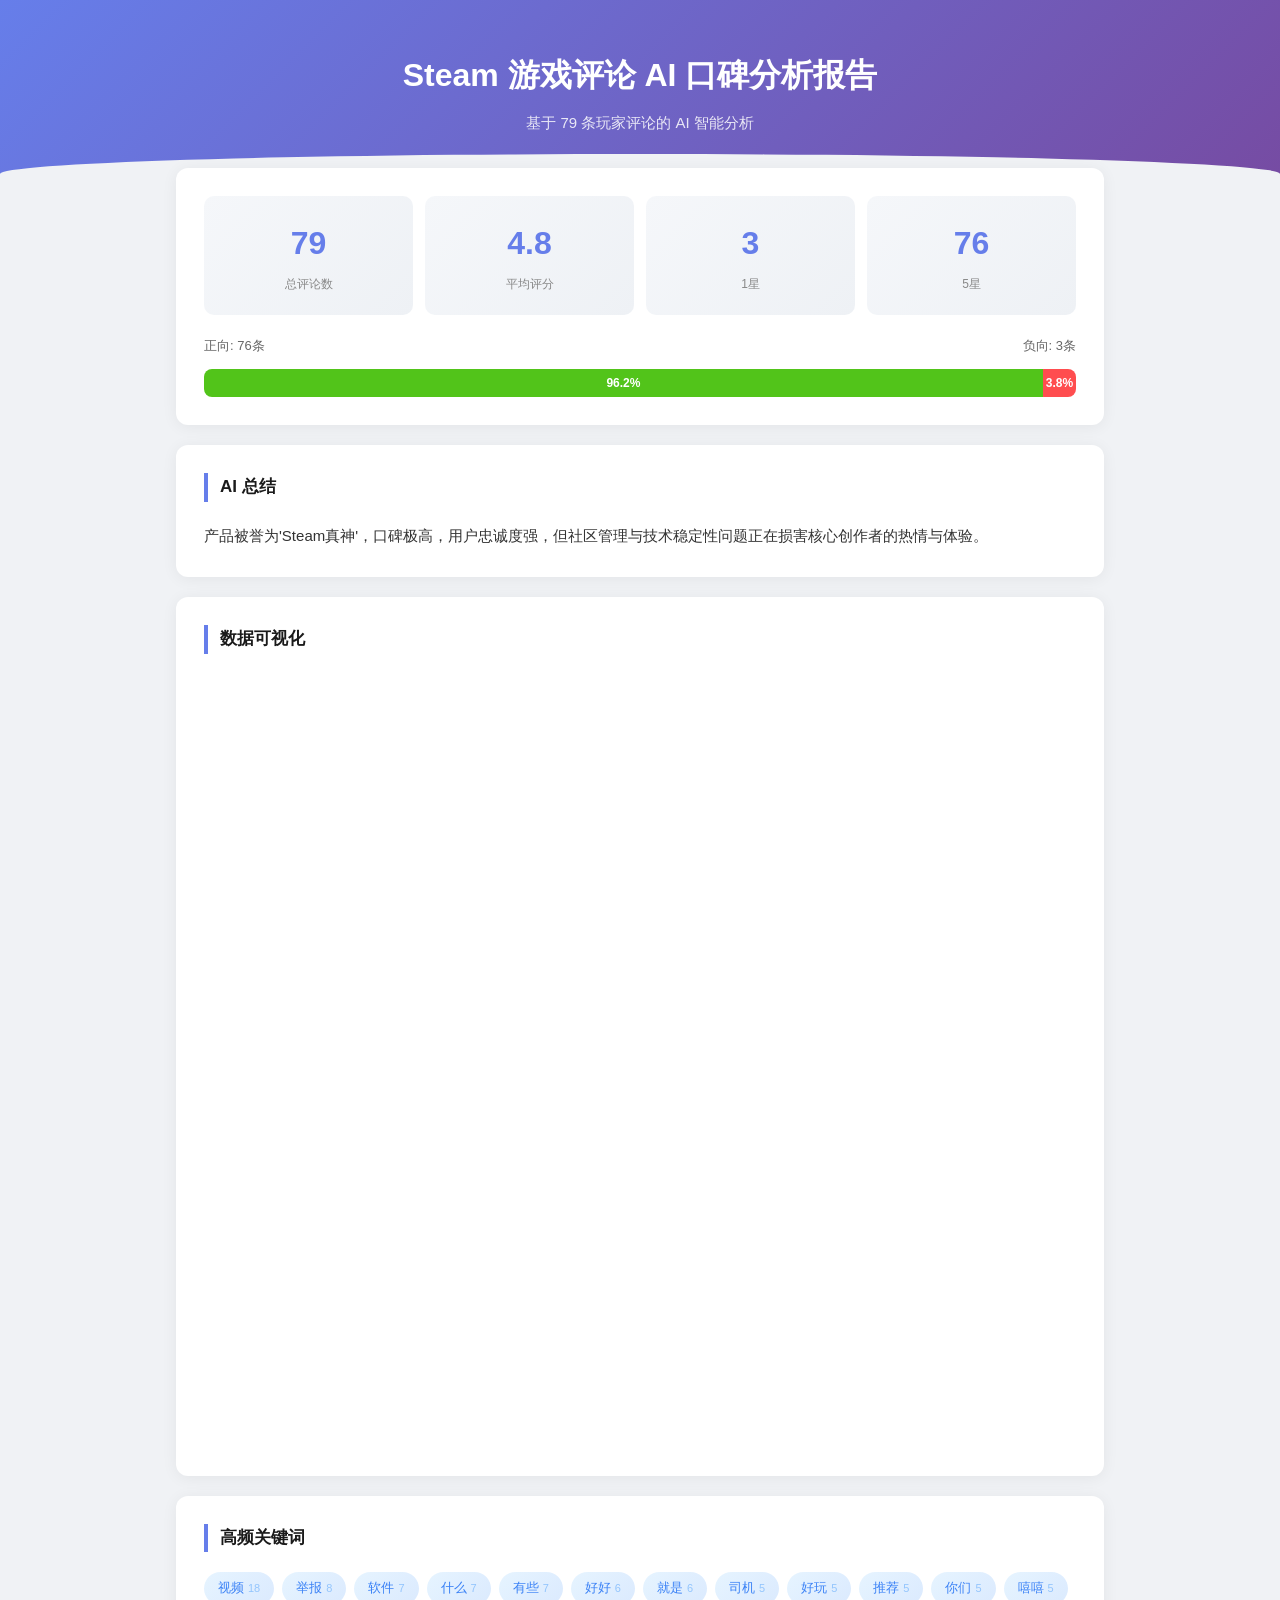
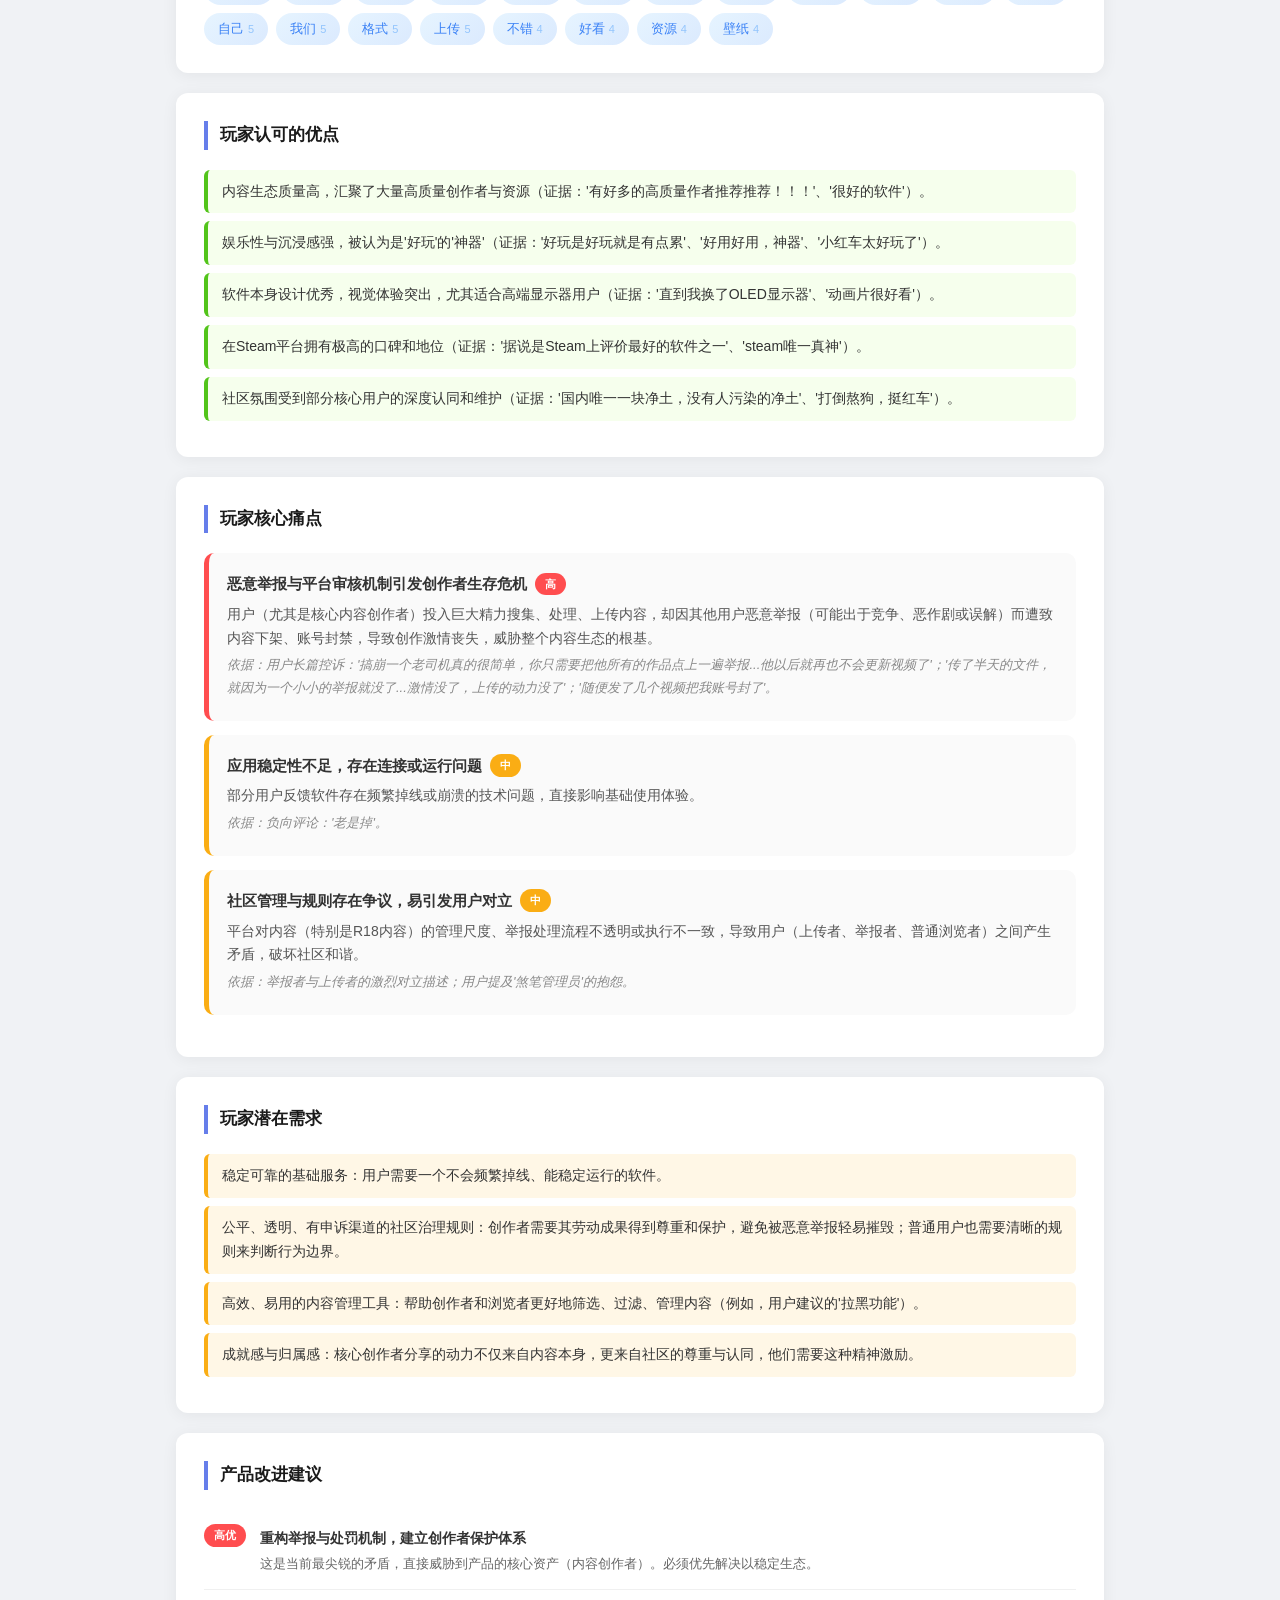
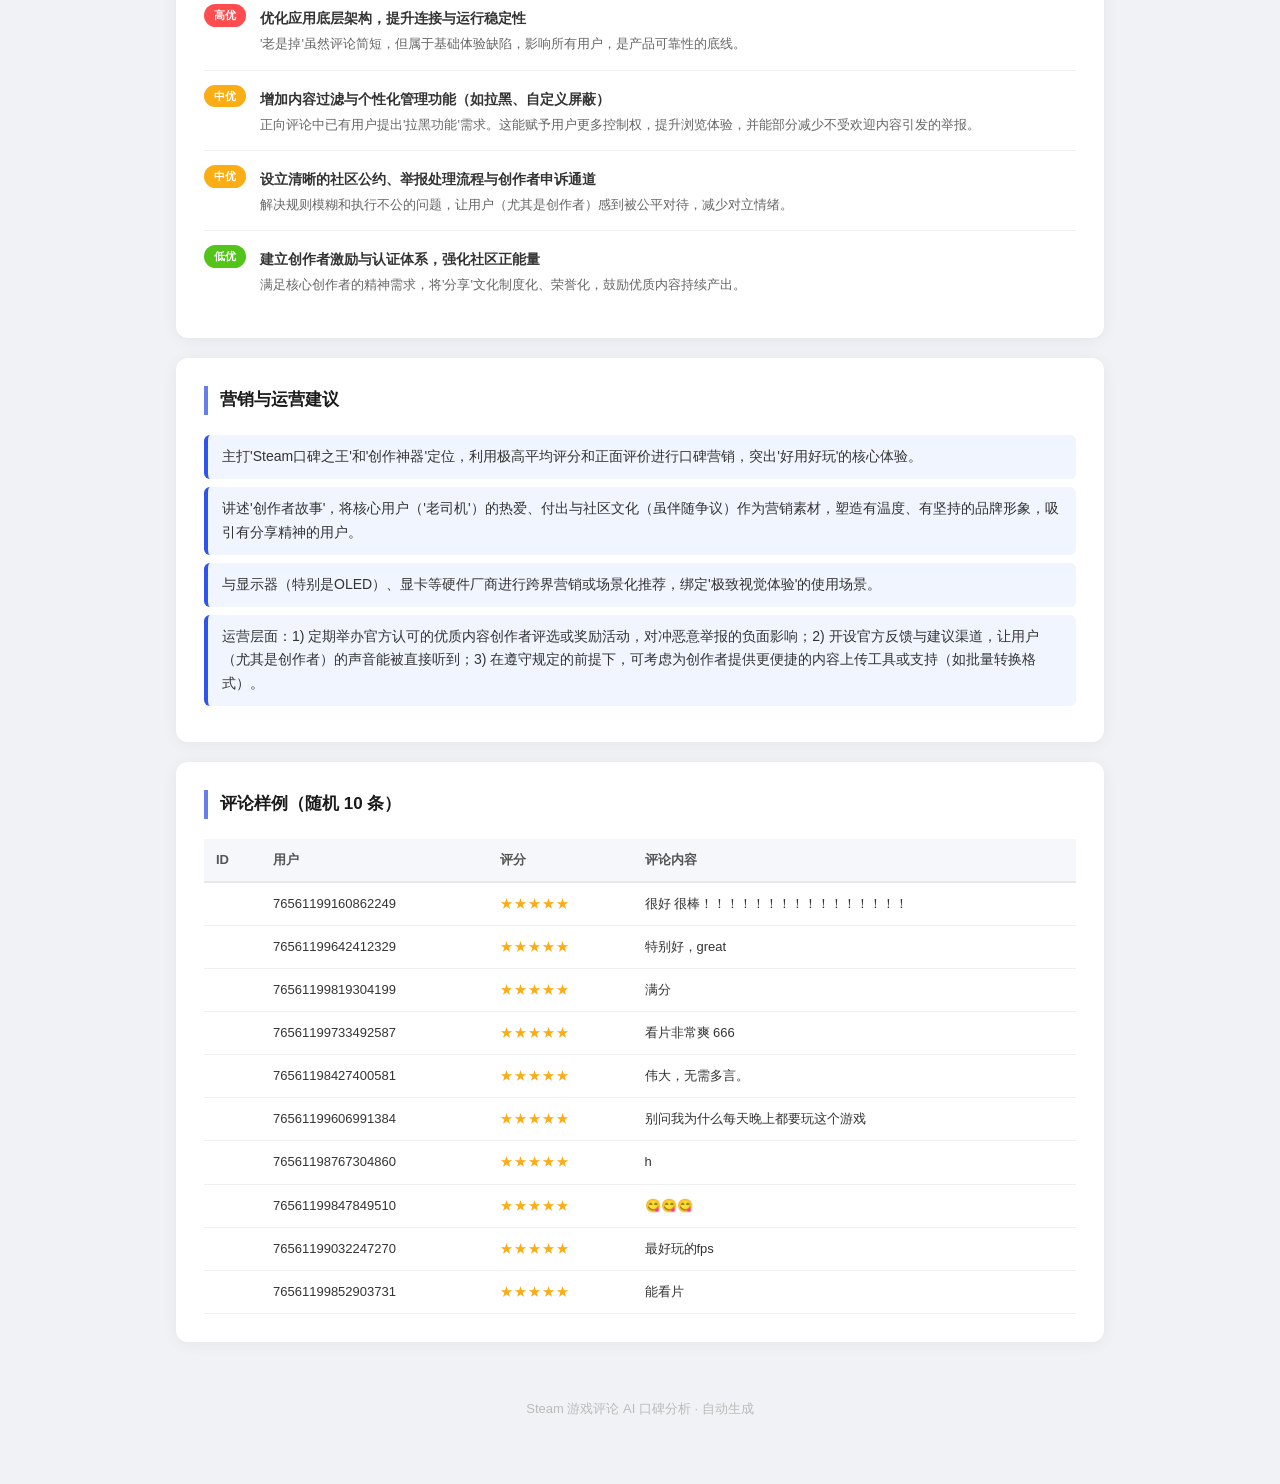
==== commit 693ecf11: "complete steam review ai report Co-Authored-By: Claude Sonnet 4.6 <noreply@anthropic.com>" ====
--- a/docs/index.html
+++ b/docs/index.html
@@ -3,7 +3,7 @@
 <head>
     <meta charset="UTF-8">
     <meta name="viewport" content="width=device-width, initial-scale=1.0">
-    <title>产品评论分析报告</title>
+    <title>Steam 游戏评论 AI 口碑分析报告</title>
     <style>
         * { margin: 0; padding: 0; box-sizing: border-box; }
         body { font-family: -apple-system, BlinkMacSystemFont, "PingFang SC", "Microsoft YaHei", sans-serif; background: #f0f2f5; color: #333; line-height: 1.7; }
@@ -87,8 +87,8 @@
 
 <!-- Banner -->
 <div class="banner">
-    <h1>产品评论分析报告</h1>
-    <p>基于 88 条用户评论的 AI 智能分析</p>
+    <h1>Steam 游戏评论 AI 口碑分析报告</h1>
+    <p>基于 79 条玩家评论的 AI 智能分析</p>
 </div>
 
 <div class="container">
@@ -97,36 +97,21 @@
     <div class="card">
         <div class="stats">
             <div class="stat-box">
-                <div class="stat-value">88</div>
+                <div class="stat-value">79</div>
                 <div class="stat-label">总评论数</div>
             </div>
             <div class="stat-box">
-                <div class="stat-value">3.5</div>
+                <div class="stat-value">4.8</div>
                 <div class="stat-label">平均评分</div>
             </div>
             
             <div class="stat-box">
-                <div class="stat-value">7</div>
+                <div class="stat-value">3</div>
                 <div class="stat-label">1星</div>
             </div>
             
             <div class="stat-box">
-                <div class="stat-value">10</div>
-                <div class="stat-label">2星</div>
-            </div>
-            
-            <div class="stat-box">
-                <div class="stat-value">23</div>
-                <div class="stat-label">3星</div>
-            </div>
-            
-            <div class="stat-box">
-                <div class="stat-value">30</div>
-                <div class="stat-label">4星</div>
-            </div>
-            
-            <div class="stat-box">
-                <div class="stat-value">18</div>
+                <div class="stat-value">76</div>
                 <div class="stat-label">5星</div>
             </div>
             
@@ -136,26 +121,20 @@
         <div style="margin-top: 20px;">
             <div style="display: flex; justify-content: space-between; font-size: 13px; color: #666; margin-bottom: 4px;">
                 
-                <span>正向: 48条</span>
+                <span>正向: 76条</span>
                 
-                <span>负向: 17条</span>
-                
-                <span>中性: 23条</span>
+                <span>负向: 3条</span>
                 
             </div>
             <div class="sentiment-bar">
                 
                 
-                <div class="seg-positive" style="width: 54.5%;">
-                    54.5%
+                <div class="seg-positive" style="width: 96.2%;">
+                    96.2%
                 </div>
                 
-                <div class="seg-negative" style="width: 19.3%;">
-                    19.3%
-                </div>
-                
-                <div class="seg-neutral" style="width: 26.1%;">
-                    26.1%
+                <div class="seg-negative" style="width: 3.8%;">
+                    3.8%
                 </div>
                 
             </div>
@@ -165,7 +144,7 @@
     <!-- AI 总结 -->
     <div class="card">
         <h2>AI 总结</h2>
-        <p style="font-size: 15px; line-height: 1.8;">产品在性价比和核心功能上获得了积极认可，但在质量、稳定性和服务方面存在明显短板，导致口碑分化，整体处于中等偏上水平。</p>
+        <p style="font-size: 15px; line-height: 1.8;">产品被誉为'Steam真神'，口碑极高，用户忠诚度强，但社区管理与技术稳定性问题正在损害核心创作者的热情与体验。</p>
     </div>
 
     <!-- 图表 -->
@@ -183,11 +162,11 @@
     
 </head>
 <body >
-    <div id="0c47c9d15ab54d7eba029f5857c78aa4" class="chart-container" style="width:500px; height:350px; "></div>
+    <div id="f8ae89bcc6944abbb1042a9472ce981d" class="chart-container" style="width:500px; height:350px; "></div>
     <script>
-        var chart_0c47c9d15ab54d7eba029f5857c78aa4 = echarts.init(
-            document.getElementById('0c47c9d15ab54d7eba029f5857c78aa4'), 'macarons', {renderer: 'canvas', locale: 'ZH'});
-        var option_0c47c9d15ab54d7eba029f5857c78aa4 = {
+        var chart_f8ae89bcc6944abbb1042a9472ce981d = echarts.init(
+            document.getElementById('f8ae89bcc6944abbb1042a9472ce981d'), 'macarons', {renderer: 'canvas', locale: 'ZH'});
+        var option_f8ae89bcc6944abbb1042a9472ce981d = {
     "animation": true,
     "animationThreshold": 2000,
     "animationDuration": 1000,
@@ -228,15 +207,11 @@
             "data": [
                 {
                     "name": "\u6b63\u5411",
-                    "value": 48
+                    "value": 76
                 },
                 {
                     "name": "\u8d1f\u5411",
-                    "value": 17
-                },
-                {
-                    "name": "\u4e2d\u6027",
-                    "value": 23
+                    "value": 3
                 }
             ],
             "radius": [
@@ -269,8 +244,7 @@
         {
             "data": [
                 "\u6b63\u5411",
-                "\u8d1f\u5411",
-                "\u4e2d\u6027"
+                "\u8d1f\u5411"
             ],
             "selected": {},
             "show": true,
@@ -336,11 +310,10 @@
     ],
     "color": [
         "#52c41a",
-        "#f5222d",
-        "#faad14"
+        "#f5222d"
     ]
 };
-        chart_0c47c9d15ab54d7eba029f5857c78aa4.setOption(option_0c47c9d15ab54d7eba029f5857c78aa4);
+        chart_f8ae89bcc6944abbb1042a9472ce981d.setOption(option_f8ae89bcc6944abbb1042a9472ce981d);
     </script>
 </body>
 </html>
@@ -356,11 +329,11 @@
     
 </head>
 <body >
-    <div id="dd34cb689b8d4e82b33e014b1313590e" class="chart-container" style="width:500px; height:350px; "></div>
+    <div id="431464622fc54951af160ed26288ab2f" class="chart-container" style="width:500px; height:350px; "></div>
     <script>
-        var chart_dd34cb689b8d4e82b33e014b1313590e = echarts.init(
-            document.getElementById('dd34cb689b8d4e82b33e014b1313590e'), 'macarons', {renderer: 'canvas', locale: 'ZH'});
-        var option_dd34cb689b8d4e82b33e014b1313590e = {
+        var chart_431464622fc54951af160ed26288ab2f = echarts.init(
+            document.getElementById('431464622fc54951af160ed26288ab2f'), 'macarons', {renderer: 'canvas', locale: 'ZH'});
+        var option_431464622fc54951af160ed26288ab2f = {
     "animation": true,
     "animationThreshold": 2000,
     "animationDuration": 1000,
@@ -378,11 +351,8 @@
             "name": "\u8bc4\u8bba\u6570",
             "legendHoverLink": true,
             "data": [
-                7,
-                10,
-                23,
-                30,
-                18
+                3,
+                76
             ],
             "realtimeSort": false,
             "showBackground": false,
@@ -490,9 +460,6 @@
             "animationDelayUpdate": 0,
             "data": [
                 "1\u661f",
-                "2\u661f",
-                "3\u661f",
-                "4\u661f",
                 "5\u661f"
             ]
         }
@@ -543,7 +510,7 @@
         }
     ]
 };
-        chart_dd34cb689b8d4e82b33e014b1313590e.setOption(option_dd34cb689b8d4e82b33e014b1313590e);
+        chart_431464622fc54951af160ed26288ab2f.setOption(option_431464622fc54951af160ed26288ab2f);
     </script>
 </body>
 </html>
@@ -560,11 +527,11 @@
     
 </head>
 <body >
-    <div id="885a616e7d434622962e1af354baa321" class="chart-container" style="width:700px; height:400px; "></div>
+    <div id="d9f40a523e06488080e01c785139baa8" class="chart-container" style="width:700px; height:400px; "></div>
     <script>
-        var chart_885a616e7d434622962e1af354baa321 = echarts.init(
-            document.getElementById('885a616e7d434622962e1af354baa321'), 'macarons', {renderer: 'canvas', locale: 'ZH'});
-        var option_885a616e7d434622962e1af354baa321 = {
+        var chart_d9f40a523e06488080e01c785139baa8 = echarts.init(
+            document.getElementById('d9f40a523e06488080e01c785139baa8'), 'macarons', {renderer: 'canvas', locale: 'ZH'});
+        var option_d9f40a523e06488080e01c785139baa8 = {
     "animation": true,
     "animationThreshold": 2000,
     "animationDuration": 1000,
@@ -582,21 +549,21 @@
             "name": "\u51fa\u73b0\u6b21\u6570",
             "legendHoverLink": true,
             "data": [
-                17,
-                13,
-                10,
+                18,
                 8,
-                8,
+                7,
                 7,
                 7,
                 6,
                 6,
-                6,
-                6,
-                6,
-                6,
-                6,
-                6
+                5,
+                5,
+                5,
+                5,
+                5,
+                5,
+                5,
+                5
             ],
             "realtimeSort": false,
             "showBackground": false,
@@ -741,21 +708,21 @@
             "animationEasingUpdate": "cubicOut",
             "animationDelayUpdate": 0,
             "data": [
-                "\u597d\u8bc4",
+                "\u89c6\u9891",
+                "\u4e3e\u62a5",
+                "\u8f6f\u4ef6",
+                "\u4ec0\u4e48",
+                "\u6709\u4e9b",
+                "\u597d\u597d",
+                "\u5c31\u662f",
+                "\u53f8\u673a",
+                "\u597d\u73a9",
                 "\u63a8\u8350",
-                "\u505a\u5de5",
-                "\u5931\u671b",
-                "\u6ee1\u610f",
-                "\u4ef7\u683c",
-                "\u4f53\u9a8c",
-                "\u4e24\u5468",
-                "\u5305\u88c5",
-                "\u7cbe\u7f8e",
-                "\u4e94\u661f",
-                "\u8d28\u91cf",
-                "\u989c\u503c",
-                "\u6309\u952e",
-                "\u677e\u52a8"
+                "\u4f60\u4eec",
+                "\u563b\u563b",
+                "\u81ea\u5df1",
+                "\u6211\u4eec",
+                "\u683c\u5f0f"
             ]
         }
     ],
@@ -774,7 +741,7 @@
         }
     ]
 };
-        chart_885a616e7d434622962e1af354baa321.setOption(option_885a616e7d434622962e1af354baa321);
+        chart_d9f40a523e06488080e01c785139baa8.setOption(option_d9f40a523e06488080e01c785139baa8);
     </script>
 </body>
 </html>
@@ -786,139 +753,112 @@
         <h2>高频关键词</h2>
         <div class="tags">
             
-            <span class="tag">好评<span class="count">17</span></span>
-            
-            <span class="tag">推荐<span class="count">13</span></span>
-            
-            <span class="tag">做工<span class="count">10</span></span>
-            
-            <span class="tag">失望<span class="count">8</span></span>
-            
-            <span class="tag">满意<span class="count">8</span></span>
-            
-            <span class="tag">价格<span class="count">7</span></span>
-            
-            <span class="tag">体验<span class="count">7</span></span>
-            
-            <span class="tag">两周<span class="count">6</span></span>
-            
-            <span class="tag">包装<span class="count">6</span></span>
-            
-            <span class="tag">精美<span class="count">6</span></span>
-            
-            <span class="tag">五星<span class="count">6</span></span>
-            
-            <span class="tag">质量<span class="count">6</span></span>
-            
-            <span class="tag">颜值<span class="count">6</span></span>
-            
-            <span class="tag">按键<span class="count">6</span></span>
-            
-            <span class="tag">松动<span class="count">6</span></span>
-            
-            <span class="tag">噪音<span class="count">6</span></span>
-            
-            <span class="tag">续航<span class="count">6</span></span>
-            
-            <span class="tag">整体<span class="count">6</span></span>
-            
-            <span class="tag">音质<span class="count">6</span></span>
-            
-            <span class="tag">清晰<span class="count">6</span></span>
+            <span class="tag">视频<span class="count">18</span></span>
+            
+            <span class="tag">举报<span class="count">8</span></span>
+            
+            <span class="tag">软件<span class="count">7</span></span>
+            
+            <span class="tag">什么<span class="count">7</span></span>
+            
+            <span class="tag">有些<span class="count">7</span></span>
+            
+            <span class="tag">好好<span class="count">6</span></span>
+            
+            <span class="tag">就是<span class="count">6</span></span>
+            
+            <span class="tag">司机<span class="count">5</span></span>
+            
+            <span class="tag">好玩<span class="count">5</span></span>
+            
+            <span class="tag">推荐<span class="count">5</span></span>
+            
+            <span class="tag">你们<span class="count">5</span></span>
+            
+            <span class="tag">嘻嘻<span class="count">5</span></span>
+            
+            <span class="tag">自己<span class="count">5</span></span>
+            
+            <span class="tag">我们<span class="count">5</span></span>
+            
+            <span class="tag">格式<span class="count">5</span></span>
+            
+            <span class="tag">上传<span class="count">5</span></span>
+            
+            <span class="tag">不错<span class="count">4</span></span>
+            
+            <span class="tag">好看<span class="count">4</span></span>
+            
+            <span class="tag">资源<span class="count">4</span></span>
+            
+            <span class="tag">壁纸<span class="count">4</span></span>
             
         </div>
     </div>
 
     <!-- 用户认可优点 -->
     <div class="card">
-        <h2>用户认可的优点</h2>
+        <h2>玩家认可的优点</h2>
         <ul class="point-list">
             
-            <li>性价比高，普遍认为‘对得起这个价格’、‘物超所值’</li>
-            
-            <li>核心功能表现突出，如‘画质出色’、‘音质清晰’</li>
-            
-            <li>设计美观、做工精致，‘颜值很高’、‘包装精美’获得好评</li>
-            
-            <li>部分用户体验良好，‘运行流畅’、‘续航给力’</li>
+            <li>内容生态质量高，汇聚了大量高质量创作者与资源（证据：'有好多的高质量作者推荐推荐！！！'、'很好的软件'）。</li>
+            
+            <li>娱乐性与沉浸感强，被认为是'好玩'的'神器'（证据：'好玩是好玩就是有点累'、'好用好用，神器'、'小红车太好玩了'）。</li>
+            
+            <li>软件本身设计优秀，视觉体验突出，尤其适合高端显示器用户（证据：'直到我换了OLED显示器'、'动画片很好看'）。</li>
+            
+            <li>在Steam平台拥有极高的口碑和地位（证据：'据说是Steam上评价最好的软件之一'、'steam唯一真神'）。</li>
+            
+            <li>社区氛围受到部分核心用户的深度认同和维护（证据：'国内唯一一块净土，没有人污染的净土'、'打倒熬狗，挺红车'）。</li>
             
         </ul>
     </div>
 
     <!-- 核心痛点 -->
     <div class="card">
-        <h2>核心痛点</h2>
+        <h2>玩家核心痛点</h2>
         
         <div class="pain-card ">
             <h3>
-                硬件质量与做工问题突出
+                恶意举报与平台审核机制引发创作者生存危机
                 <span class="badge badge-high">高</span>
             </h3>
-            <p>产品物理结构存在缺陷，影响基础使用感受和品质感知。</p>
-            <p class="evidence">依据：‘按键松动，做工也很粗糙’；‘做工也很粗糙，踩雷了’（高频出现）</p>
-        </div>
-        
-        <div class="pain-card ">
-            <h3>
-                产品稳定性与可靠性差
-                <span class="badge badge-high">高</span>
-            </h3>
-            <p>设备在软件或硬件层面不稳定，导致卡顿、闪退、功能异常，严重影响使用。</p>
-            <p class="evidence">依据：‘连接不稳定’；‘经常卡顿’；‘频繁闪退’；‘bug太多了’（高频出现）</p>
+            <p>用户（尤其是核心内容创作者）投入巨大精力搜集、处理、上传内容，却因其他用户恶意举报（可能出于竞争、恶作剧或误解）而遭致内容下架、账号封禁，导致创作激情丧失，威胁整个内容生态的根基。</p>
+            <p class="evidence">依据：用户长篇控诉：'搞崩一个老司机真的很简单，你只需要把他所有的作品点上一遍举报...他以后就再也不会更新视频了'；'传了半天的文件，就因为一个小小的举报就没了...激情没了，上传的动力没了'；'随便发了几个视频把我账号封了'。</p>
         </div>
         
         <div class="pain-card medium">
             <h3>
-                存在明显的功能缺陷
+                应用稳定性不足，存在连接或运行问题
                 <span class="badge badge-medium">中</span>
             </h3>
-            <p>产品在发热、噪音、信号、续航等基础性能上未达到用户预期。</p>
-            <p class="evidence">依据：‘发热严重’；‘噪音太大’；‘信号差’；‘耗电快’、‘续航差’</p>
+            <p>部分用户反馈软件存在频繁掉线或崩溃的技术问题，直接影响基础使用体验。</p>
+            <p class="evidence">依据：负向评论：'老是掉'。</p>
         </div>
         
         <div class="pain-card medium">
             <h3>
-                售后服务与物流体验不佳
+                社区管理与规则存在争议，易引发用户对立
                 <span class="badge badge-medium">中</span>
             </h3>
-            <p>客服响应和物流时效拖累了整体购物和使用体验。</p>
-            <p class="evidence">依据：‘客服回复也很慢’；‘等了好久才发货’</p>
-        </div>
-        
-        <div class="pain-card medium">
-            <h3>
-                开箱体验与配件问题
-                <span class="badge badge-medium">中</span>
-            </h3>
-            <p>部分产品到手即损坏或配件不全，导致首次体验极差。</p>
-            <p class="evidence">依据：‘收到就有问题’；‘配件缺失’；‘跟描述不符’</p>
-        </div>
-        
-        <div class="pain-card low">
-            <h3>
-                产品说明书不清晰
-                <span class="badge badge-low">低</span>
-            </h3>
-            <p>文档指导性不足，增加了用户的使用和学习成本。</p>
-            <p class="evidence">依据：‘说明书不清楚’</p>
+            <p>平台对内容（特别是R18内容）的管理尺度、举报处理流程不透明或执行不一致，导致用户（上传者、举报者、普通浏览者）之间产生矛盾，破坏社区和谐。</p>
+            <p class="evidence">依据：举报者与上传者的激烈对立描述；用户提及'煞笔管理员'的抱怨。</p>
         </div>
         
     </div>
 
     <!-- 用户潜在需求 -->
     <div class="card">
-        <h2>用户潜在需求</h2>
+        <h2>玩家潜在需求</h2>
         <ul class="needs-list">
             
-            <li>可靠耐用的产品质量，避免频繁出现故障</li>
-            
-            <li>稳定流畅、功能正常的使用体验</li>
-            
-            <li>高性价比，物有所值</li>
-            
-            <li>及时、专业的客户服务支持</li>
-            
-            <li>清晰的使用指引和完善的配件</li>
+            <li>稳定可靠的基础服务：用户需要一个不会频繁掉线、能稳定运行的软件。</li>
+            
+            <li>公平、透明、有申诉渠道的社区治理规则：创作者需要其劳动成果得到尊重和保护，避免被恶意举报轻易摧毁；普通用户也需要清晰的规则来判断行为边界。</li>
+            
+            <li>高效、易用的内容管理工具：帮助创作者和浏览者更好地筛选、过滤、管理内容（例如，用户建议的'拉黑功能'）。</li>
+            
+            <li>成就感与归属感：核心创作者分享的动力不仅来自内容本身，更来自社区的尊重与认同，他们需要这种精神激励。</li>
             
         </ul>
     </div>
@@ -930,40 +870,40 @@
         <div class="suggestion-item">
             <span class="badge badge-high">高优</span>
             <div>
-                <strong>优化硬件制造与品控</strong>
-                <div class="reason">做工粗糙和按键松动是最高频的负面反馈，严重损害产品口碑，是提升用户满意度的基石。</div>
+                <strong>重构举报与处罚机制，建立创作者保护体系</strong>
+                <div class="reason">这是当前最尖锐的矛盾，直接威胁到产品的核心资产（内容创作者）。必须优先解决以稳定生态。</div>
             </div>
         </div>
         
         <div class="suggestion-item">
             <span class="badge badge-high">高优</span>
             <div>
-                <strong>系统与软件稳定性攻坚</strong>
-                <div class="reason">连接、卡顿、闪退、Bug多等问题导致核心使用体验崩坏，需投入研发资源彻底排查和修复。</div>
+                <strong>优化应用底层架构，提升连接与运行稳定性</strong>
+                <div class="reason">'老是掉'虽然评论简短，但属于基础体验缺陷，影响所有用户，是产品可靠性的底线。</div>
             </div>
         </div>
         
         <div class="suggestion-item">
             <span class="badge badge-medium">中优</span>
             <div>
-                <strong>建立快速客户服务与问题产品召回机制</strong>
-                <div class="reason">客服响应慢和发货延迟加剧了用户负面情绪，针对‘收到就有问题’等情况应有快速的退换货或上门维修通道。</div>
+                <strong>增加内容过滤与个性化管理功能（如拉黑、自定义屏蔽）</strong>
+                <div class="reason">正向评论中已有用户提出'拉黑功能'需求。这能赋予用户更多控制权，提升浏览体验，并能部分减少不受欢迎内容引发的举报。</div>
             </div>
         </div>
         
         <div class="suggestion-item">
             <span class="badge badge-medium">中优</span>
             <div>
-                <strong>针对具体性能缺陷进行优化</strong>
-                <div class="reason">对于发热、噪音、信号、续航等集中的功能性投诉，应成立专项小组进行硬件或算法层面的优化迭代。</div>
+                <strong>设立清晰的社区公约、举报处理流程与创作者申诉通道</strong>
+                <div class="reason">解决规则模糊和执行不公的问题，让用户（尤其是创作者）感到被公平对待，减少对立情绪。</div>
             </div>
         </div>
         
         <div class="suggestion-item">
             <span class="badge badge-low">低优</span>
             <div>
-                <strong>完善产品附件与文档</strong>
-                <div class="reason">优化包装内配件清单的检查流程，并重新设计用户手册，使其更图文并茂、易于理解。</div>
+                <strong>建立创作者激励与认证体系，强化社区正能量</strong>
+                <div class="reason">满足核心创作者的精神需求，将'分享'文化制度化、荣誉化，鼓励优质内容持续产出。</div>
             </div>
         </div>
         
@@ -974,13 +914,13 @@
         <h2>营销与运营建议</h2>
         <ul class="marketing-list">
             
-            <li>强化‘性价比’和核心卖点（如画质、音质）的宣传，吸引价格敏感型用户，并引导已有满意用户进行‘朋友推荐’式传播</li>
-            
-            <li>营销内容可围绕‘用了两周，依然满意’等时间维度展开，突出产品的耐用性和长期价值，建立信任</li>
-            
-            <li>建立用户社群或晒单有奖活动，鼓励正向口碑分享，同时将社群作为快速收集问题、安抚不满用户的前线渠道</li>
-            
-            <li>针对物流和客服问题，可在营销中承诺‘发货时效’和‘客服XX分钟响应’，并切实做到，将服务短板转化为营销亮点</li>
+            <li>主打'Steam口碑之王'和'创作神器'定位，利用极高平均评分和正面评价进行口碑营销，突出'好用好玩'的核心体验。</li>
+            
+            <li>讲述'创作者故事'，将核心用户（'老司机'）的热爱、付出与社区文化（虽伴随争议）作为营销素材，塑造有温度、有坚持的品牌形象，吸引有分享精神的用户。</li>
+            
+            <li>与显示器（特别是OLED）、显卡等硬件厂商进行跨界营销或场景化推荐，绑定'极致视觉体验'的使用场景。</li>
+            
+            <li>运营层面：1) 定期举办官方认可的优质内容创作者评选或奖励活动，对冲恶意举报的负面影响；2) 开设官方反馈与建议渠道，让用户（尤其是创作者）的声音能被直接听到；3) 在遵守规定的前提下，可考虑为创作者提供更便捷的内容上传工具或支持（如批量转换格式）。</li>
             
         </ul>
     </div>
@@ -1001,73 +941,73 @@
                 <tbody>
                     
                     <tr>
-                        <td>R0029</td>
-                        <td>热心的买家</td>
-                        <td class="rating-stars">★★★☆☆</td>
-                        <td>凑合用，将就着用，对得起这个价格。</td>
+                        <td></td>
+                        <td>76561199160862249</td>
+                        <td class="rating-stars">★★★★★</td>
+                        <td>很好 很棒！！！！！！！！！！！！！！！！</td>
                     </tr>
                     
                     <tr>
-                        <td>R0009</td>
-                        <td>认真的小白</td>
-                        <td class="rating-stars">★☆☆☆☆</td>
-                        <td>按键松动，做工也很粗糙，踩雷了。</td>
+                        <td></td>
+                        <td>76561199642412329</td>
+                        <td class="rating-stars">★★★★★</td>
+                        <td>特别好，great</td>
                     </tr>
                     
                     <tr>
-                        <td>R0088</td>
-                        <td>低调的用户</td>
-                        <td class="rating-stars">★★★☆☆</td>
-                        <td>整体一般吧，体验普通，中规中矩。</td>
+                        <td></td>
+                        <td>76561199819304199</td>
+                        <td class="rating-stars">★★★★★</td>
+                        <td>满分</td>
                     </tr>
                     
                     <tr>
-                        <td>R0015</td>
-                        <td>低调的买家</td>
-                        <td class="rating-stars">★★★★☆</td>
-                        <td>第一次买这个品牌，噪音小，超出预期。</td>
+                        <td></td>
+                        <td>76561199733492587</td>
+                        <td class="rating-stars">★★★★★</td>
+                        <td>看片非常爽 666</td>
                     </tr>
                     
                     <tr>
-                        <td>R0026</td>
-                        <td>认真的粉丝</td>
+                        <td></td>
+                        <td>76561198427400581</td>
                         <td class="rating-stars">★★★★★</td>
-                        <td>朋友推荐的，运行流畅，果然没让我失望。</td>
+                        <td>伟大，无需多言。</td>
                     </tr>
                     
                     <tr>
-                        <td>R0060</td>
-                        <td>爱买的网友</td>
-                        <td class="rating-stars">★☆☆☆☆</td>
-                        <td>噪音太大，声音失真，影响使用。</td>
+                        <td></td>
+                        <td>76561199606991384</td>
+                        <td class="rating-stars">★★★★★</td>
+                        <td>别问我为什么每天晚上都要玩这个游戏</td>
                     </tr>
                     
                     <tr>
-                        <td>R0083</td>
-                        <td>爱买的测评君</td>
-                        <td class="rating-stars">★★★☆☆</td>
-                        <td>经常卡顿，做工也很粗糙，踩雷了。</td>
+                        <td></td>
+                        <td>76561198767304860</td>
+                        <td class="rating-stars">★★★★★</td>
+                        <td>h</td>
                     </tr>
                     
                     <tr>
-                        <td>R0025</td>
-                        <td>普通的路人</td>
-                        <td class="rating-stars">★★★★☆</td>
-                        <td>功能强大，操作简单，非常满意！</td>
+                        <td></td>
+                        <td>76561199847849510</td>
+                        <td class="rating-stars">★★★★★</td>
+                        <td>😋😋😋</td>
                     </tr>
                     
                     <tr>
-                        <td>R0069</td>
-                        <td>快乐的网友</td>
-                        <td class="rating-stars">★★★☆☆</td>
-                        <td>马马虎虎，体验普通，能接受。</td>
+                        <td></td>
+                        <td>76561199032247270</td>
+                        <td class="rating-stars">★★★★★</td>
+                        <td>最好玩的fps</td>
                     </tr>
                     
                     <tr>
-                        <td>R0023</td>
-                        <td>暴躁的买家</td>
-                        <td class="rating-stars">★★★☆☆</td>
-                        <td>跟描述不符，连接不稳定，很失望。</td>
+                        <td></td>
+                        <td>76561199852903731</td>
+                        <td class="rating-stars">★★★★★</td>
+                        <td>能看片</td>
                     </tr>
                     
                 </tbody>
@@ -1075,7 +1015,7 @@
         </div>
     </div>
 
-    <footer>Product Review AI Report · 自动生成</footer>
+    <footer>Steam 游戏评论 AI 口碑分析 · 自动生成</footer>
 
 </div>
 </body>
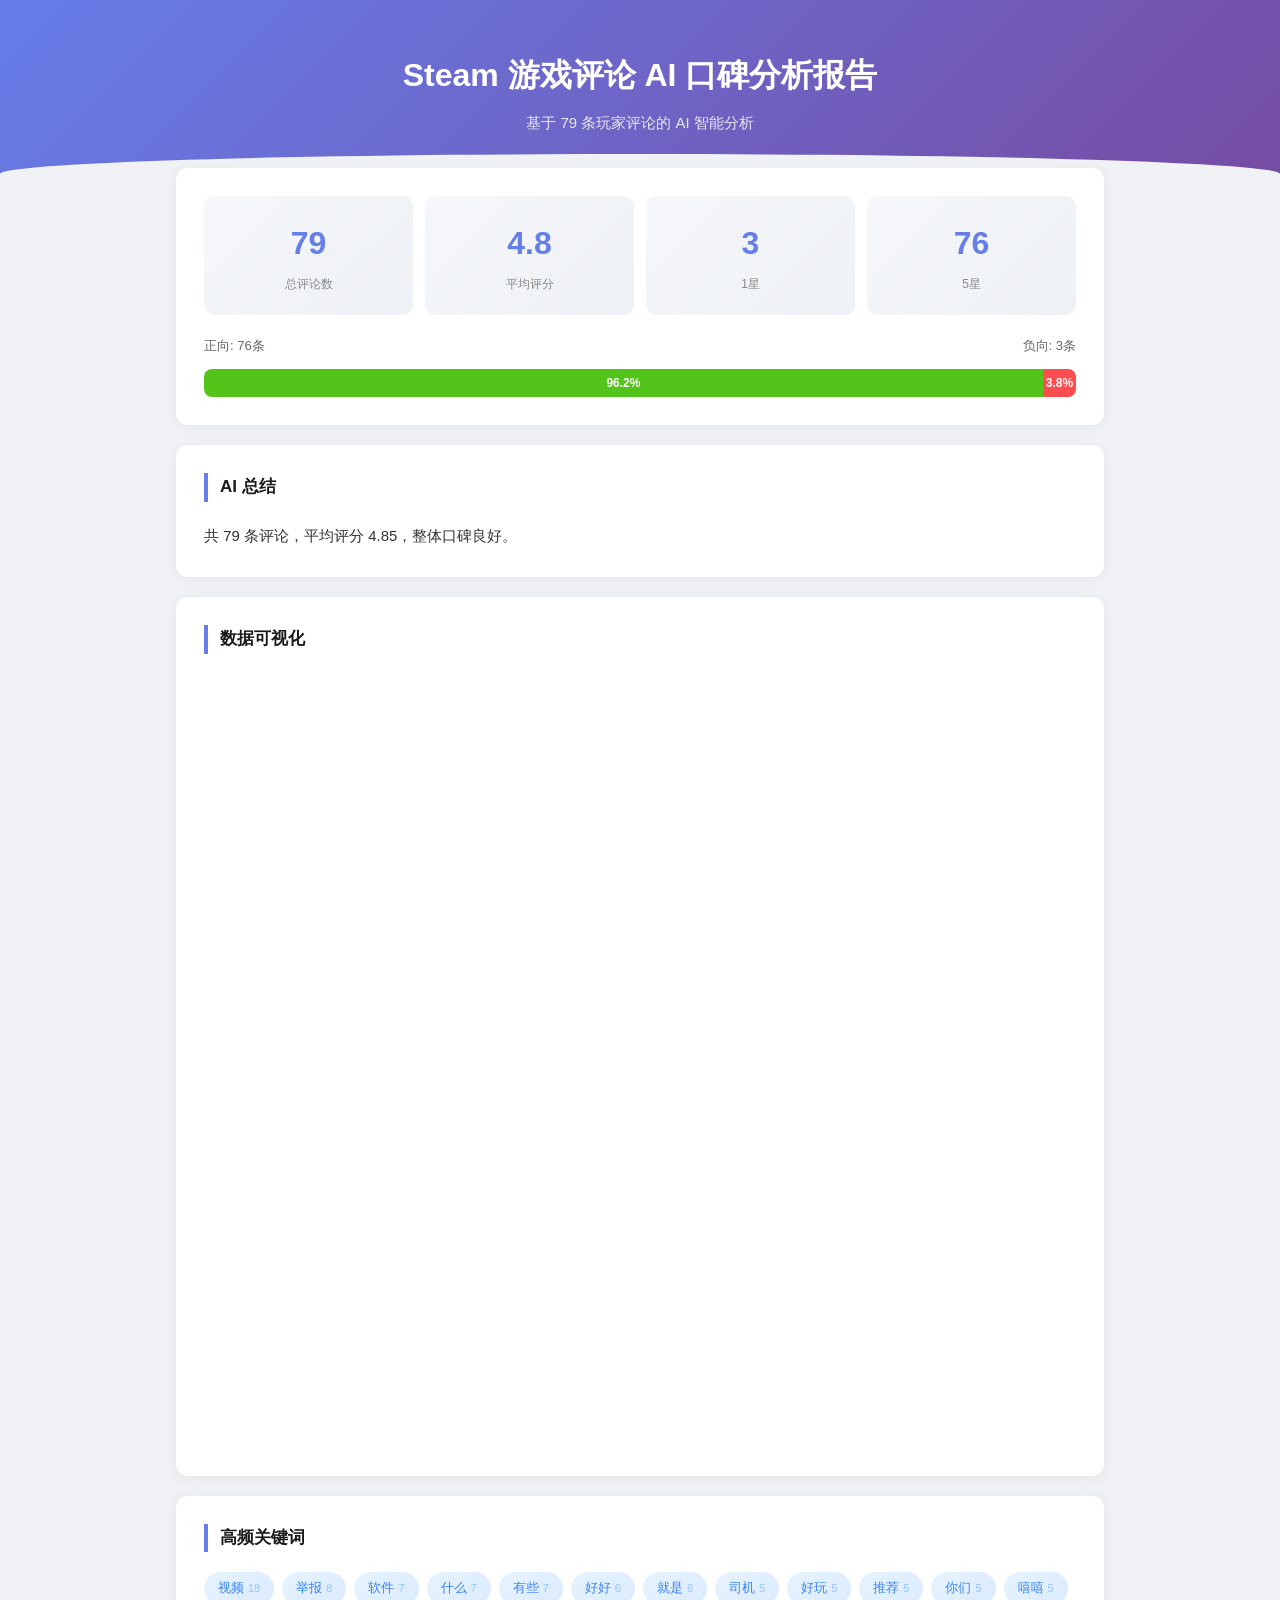
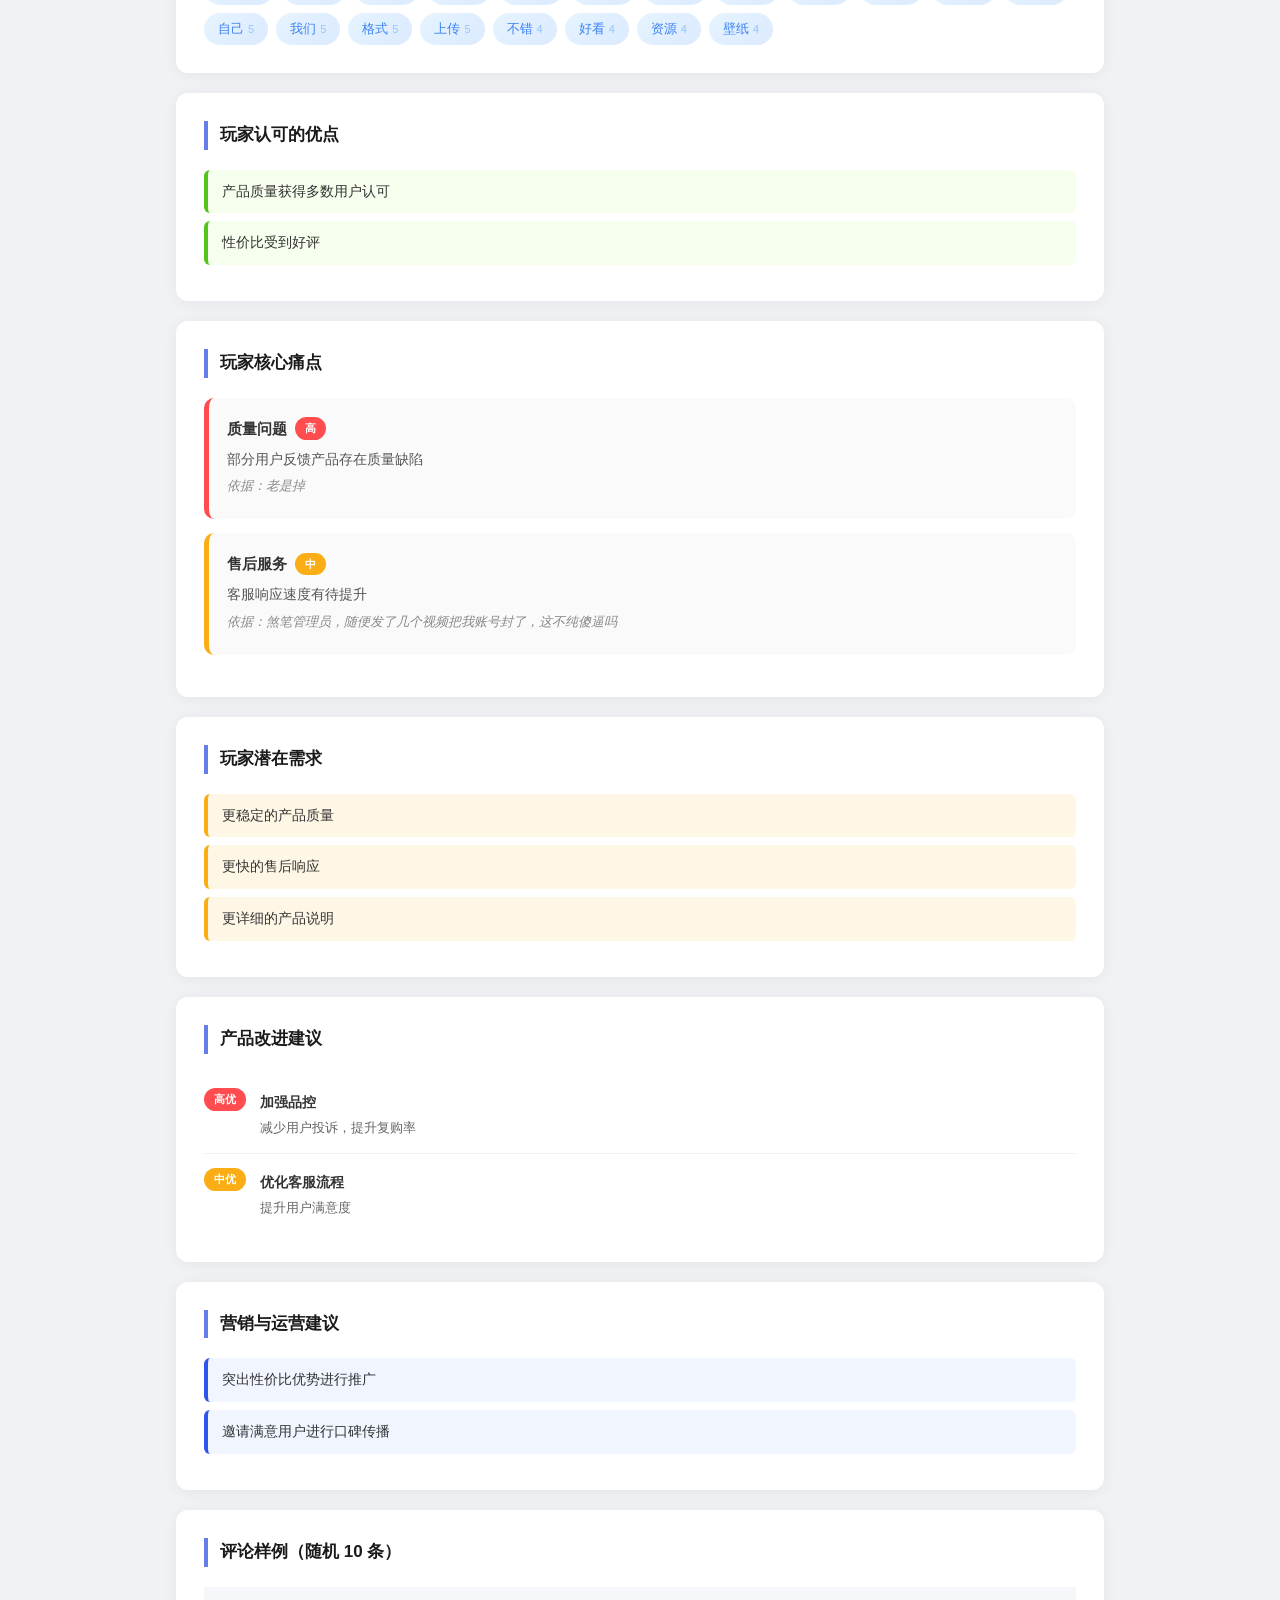
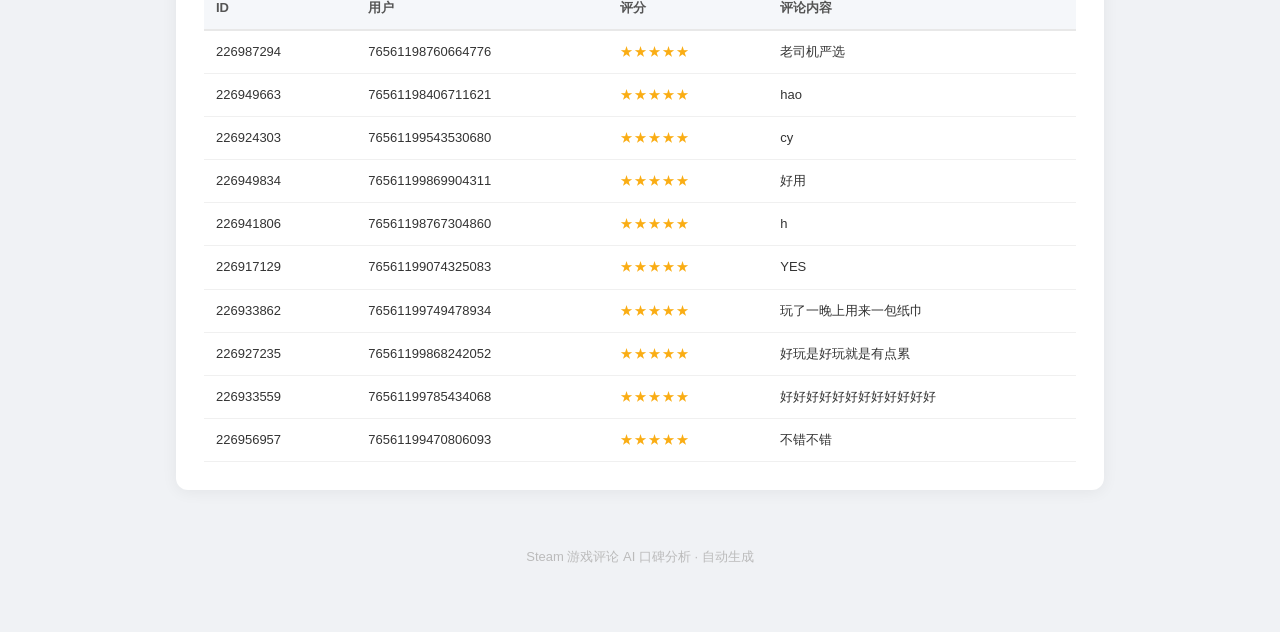
==== commit 6fb321d9: "fix report sample rendering Co-Authored-By: Claude Sonnet 4.6 <noreply@anthropic.com>" ====
--- a/docs/index.html
+++ b/docs/index.html
@@ -144,7 +144,7 @@
     <!-- AI 总结 -->
     <div class="card">
         <h2>AI 总结</h2>
-        <p style="font-size: 15px; line-height: 1.8;">产品被誉为'Steam真神'，口碑极高，用户忠诚度强，但社区管理与技术稳定性问题正在损害核心创作者的热情与体验。</p>
+        <p style="font-size: 15px; line-height: 1.8;">共 79 条评论，平均评分 4.85，整体口碑良好。</p>
     </div>
 
     <!-- 图表 -->
@@ -162,11 +162,11 @@
     
 </head>
 <body >
-    <div id="f8ae89bcc6944abbb1042a9472ce981d" class="chart-container" style="width:500px; height:350px; "></div>
+    <div id="713ec327dd3f451abffc0aa5af935fec" class="chart-container" style="width:500px; height:350px; "></div>
     <script>
-        var chart_f8ae89bcc6944abbb1042a9472ce981d = echarts.init(
-            document.getElementById('f8ae89bcc6944abbb1042a9472ce981d'), 'macarons', {renderer: 'canvas', locale: 'ZH'});
-        var option_f8ae89bcc6944abbb1042a9472ce981d = {
+        var chart_713ec327dd3f451abffc0aa5af935fec = echarts.init(
+            document.getElementById('713ec327dd3f451abffc0aa5af935fec'), 'macarons', {renderer: 'canvas', locale: 'ZH'});
+        var option_713ec327dd3f451abffc0aa5af935fec = {
     "animation": true,
     "animationThreshold": 2000,
     "animationDuration": 1000,
@@ -313,7 +313,7 @@
         "#f5222d"
     ]
 };
-        chart_f8ae89bcc6944abbb1042a9472ce981d.setOption(option_f8ae89bcc6944abbb1042a9472ce981d);
+        chart_713ec327dd3f451abffc0aa5af935fec.setOption(option_713ec327dd3f451abffc0aa5af935fec);
     </script>
 </body>
 </html>
@@ -329,11 +329,11 @@
     
 </head>
 <body >
-    <div id="431464622fc54951af160ed26288ab2f" class="chart-container" style="width:500px; height:350px; "></div>
+    <div id="0f5396c0f62c476ca30ffa4908554221" class="chart-container" style="width:500px; height:350px; "></div>
     <script>
-        var chart_431464622fc54951af160ed26288ab2f = echarts.init(
-            document.getElementById('431464622fc54951af160ed26288ab2f'), 'macarons', {renderer: 'canvas', locale: 'ZH'});
-        var option_431464622fc54951af160ed26288ab2f = {
+        var chart_0f5396c0f62c476ca30ffa4908554221 = echarts.init(
+            document.getElementById('0f5396c0f62c476ca30ffa4908554221'), 'macarons', {renderer: 'canvas', locale: 'ZH'});
+        var option_0f5396c0f62c476ca30ffa4908554221 = {
     "animation": true,
     "animationThreshold": 2000,
     "animationDuration": 1000,
@@ -510,7 +510,7 @@
         }
     ]
 };
-        chart_431464622fc54951af160ed26288ab2f.setOption(option_431464622fc54951af160ed26288ab2f);
+        chart_0f5396c0f62c476ca30ffa4908554221.setOption(option_0f5396c0f62c476ca30ffa4908554221);
     </script>
 </body>
 </html>
@@ -527,11 +527,11 @@
     
 </head>
 <body >
-    <div id="d9f40a523e06488080e01c785139baa8" class="chart-container" style="width:700px; height:400px; "></div>
+    <div id="898739b505c04c93a0aca8ae8a8cb362" class="chart-container" style="width:700px; height:400px; "></div>
     <script>
-        var chart_d9f40a523e06488080e01c785139baa8 = echarts.init(
-            document.getElementById('d9f40a523e06488080e01c785139baa8'), 'macarons', {renderer: 'canvas', locale: 'ZH'});
-        var option_d9f40a523e06488080e01c785139baa8 = {
+        var chart_898739b505c04c93a0aca8ae8a8cb362 = echarts.init(
+            document.getElementById('898739b505c04c93a0aca8ae8a8cb362'), 'macarons', {renderer: 'canvas', locale: 'ZH'});
+        var option_898739b505c04c93a0aca8ae8a8cb362 = {
     "animation": true,
     "animationThreshold": 2000,
     "animationDuration": 1000,
@@ -741,7 +741,7 @@
         }
     ]
 };
-        chart_d9f40a523e06488080e01c785139baa8.setOption(option_d9f40a523e06488080e01c785139baa8);
+        chart_898739b505c04c93a0aca8ae8a8cb362.setOption(option_898739b505c04c93a0aca8ae8a8cb362);
     </script>
 </body>
 </html>
@@ -801,15 +801,9 @@
         <h2>玩家认可的优点</h2>
         <ul class="point-list">
             
-            <li>内容生态质量高，汇聚了大量高质量创作者与资源（证据：'有好多的高质量作者推荐推荐！！！'、'很好的软件'）。</li>
-            
-            <li>娱乐性与沉浸感强，被认为是'好玩'的'神器'（证据：'好玩是好玩就是有点累'、'好用好用，神器'、'小红车太好玩了'）。</li>
-            
-            <li>软件本身设计优秀，视觉体验突出，尤其适合高端显示器用户（证据：'直到我换了OLED显示器'、'动画片很好看'）。</li>
-            
-            <li>在Steam平台拥有极高的口碑和地位（证据：'据说是Steam上评价最好的软件之一'、'steam唯一真神'）。</li>
-            
-            <li>社区氛围受到部分核心用户的深度认同和维护（证据：'国内唯一一块净土，没有人污染的净土'、'打倒熬狗，挺红车'）。</li>
+            <li>产品质量获得多数用户认可</li>
+            
+            <li>性价比受到好评</li>
             
         </ul>
     </div>
@@ -820,29 +814,20 @@
         
         <div class="pain-card ">
             <h3>
-                恶意举报与平台审核机制引发创作者生存危机
+                质量问题
                 <span class="badge badge-high">高</span>
             </h3>
-            <p>用户（尤其是核心内容创作者）投入巨大精力搜集、处理、上传内容，却因其他用户恶意举报（可能出于竞争、恶作剧或误解）而遭致内容下架、账号封禁，导致创作激情丧失，威胁整个内容生态的根基。</p>
-            <p class="evidence">依据：用户长篇控诉：'搞崩一个老司机真的很简单，你只需要把他所有的作品点上一遍举报...他以后就再也不会更新视频了'；'传了半天的文件，就因为一个小小的举报就没了...激情没了，上传的动力没了'；'随便发了几个视频把我账号封了'。</p>
+            <p>部分用户反馈产品存在质量缺陷</p>
+            <p class="evidence">依据：老是掉</p>
         </div>
         
         <div class="pain-card medium">
             <h3>
-                应用稳定性不足，存在连接或运行问题
+                售后服务
                 <span class="badge badge-medium">中</span>
             </h3>
-            <p>部分用户反馈软件存在频繁掉线或崩溃的技术问题，直接影响基础使用体验。</p>
-            <p class="evidence">依据：负向评论：'老是掉'。</p>
-        </div>
-        
-        <div class="pain-card medium">
-            <h3>
-                社区管理与规则存在争议，易引发用户对立
-                <span class="badge badge-medium">中</span>
-            </h3>
-            <p>平台对内容（特别是R18内容）的管理尺度、举报处理流程不透明或执行不一致，导致用户（上传者、举报者、普通浏览者）之间产生矛盾，破坏社区和谐。</p>
-            <p class="evidence">依据：举报者与上传者的激烈对立描述；用户提及'煞笔管理员'的抱怨。</p>
+            <p>客服响应速度有待提升</p>
+            <p class="evidence">依据：煞笔管理员，随便发了几个视频把我账号封了，这不纯傻逼吗</p>
         </div>
         
     </div>
@@ -852,13 +837,11 @@
         <h2>玩家潜在需求</h2>
         <ul class="needs-list">
             
-            <li>稳定可靠的基础服务：用户需要一个不会频繁掉线、能稳定运行的软件。</li>
-            
-            <li>公平、透明、有申诉渠道的社区治理规则：创作者需要其劳动成果得到尊重和保护，避免被恶意举报轻易摧毁；普通用户也需要清晰的规则来判断行为边界。</li>
-            
-            <li>高效、易用的内容管理工具：帮助创作者和浏览者更好地筛选、过滤、管理内容（例如，用户建议的'拉黑功能'）。</li>
-            
-            <li>成就感与归属感：核心创作者分享的动力不仅来自内容本身，更来自社区的尊重与认同，他们需要这种精神激励。</li>
+            <li>更稳定的产品质量</li>
+            
+            <li>更快的售后响应</li>
+            
+            <li>更详细的产品说明</li>
             
         </ul>
     </div>
@@ -870,40 +853,16 @@
         <div class="suggestion-item">
             <span class="badge badge-high">高优</span>
             <div>
-                <strong>重构举报与处罚机制，建立创作者保护体系</strong>
-                <div class="reason">这是当前最尖锐的矛盾，直接威胁到产品的核心资产（内容创作者）。必须优先解决以稳定生态。</div>
-            </div>
-        </div>
-        
-        <div class="suggestion-item">
-            <span class="badge badge-high">高优</span>
-            <div>
-                <strong>优化应用底层架构，提升连接与运行稳定性</strong>
-                <div class="reason">'老是掉'虽然评论简短，但属于基础体验缺陷，影响所有用户，是产品可靠性的底线。</div>
+                <strong>加强品控</strong>
+                <div class="reason">减少用户投诉，提升复购率</div>
             </div>
         </div>
         
         <div class="suggestion-item">
             <span class="badge badge-medium">中优</span>
             <div>
-                <strong>增加内容过滤与个性化管理功能（如拉黑、自定义屏蔽）</strong>
-                <div class="reason">正向评论中已有用户提出'拉黑功能'需求。这能赋予用户更多控制权，提升浏览体验，并能部分减少不受欢迎内容引发的举报。</div>
-            </div>
-        </div>
-        
-        <div class="suggestion-item">
-            <span class="badge badge-medium">中优</span>
-            <div>
-                <strong>设立清晰的社区公约、举报处理流程与创作者申诉通道</strong>
-                <div class="reason">解决规则模糊和执行不公的问题，让用户（尤其是创作者）感到被公平对待，减少对立情绪。</div>
-            </div>
-        </div>
-        
-        <div class="suggestion-item">
-            <span class="badge badge-low">低优</span>
-            <div>
-                <strong>建立创作者激励与认证体系，强化社区正能量</strong>
-                <div class="reason">满足核心创作者的精神需求，将'分享'文化制度化、荣誉化，鼓励优质内容持续产出。</div>
+                <strong>优化客服流程</strong>
+                <div class="reason">提升用户满意度</div>
             </div>
         </div>
         
@@ -914,13 +873,9 @@
         <h2>营销与运营建议</h2>
         <ul class="marketing-list">
             
-            <li>主打'Steam口碑之王'和'创作神器'定位，利用极高平均评分和正面评价进行口碑营销，突出'好用好玩'的核心体验。</li>
-            
-            <li>讲述'创作者故事'，将核心用户（'老司机'）的热爱、付出与社区文化（虽伴随争议）作为营销素材，塑造有温度、有坚持的品牌形象，吸引有分享精神的用户。</li>
-            
-            <li>与显示器（特别是OLED）、显卡等硬件厂商进行跨界营销或场景化推荐，绑定'极致视觉体验'的使用场景。</li>
-            
-            <li>运营层面：1) 定期举办官方认可的优质内容创作者评选或奖励活动，对冲恶意举报的负面影响；2) 开设官方反馈与建议渠道，让用户（尤其是创作者）的声音能被直接听到；3) 在遵守规定的前提下，可考虑为创作者提供更便捷的内容上传工具或支持（如批量转换格式）。</li>
+            <li>突出性价比优势进行推广</li>
+            
+            <li>邀请满意用户进行口碑传播</li>
             
         </ul>
     </div>
@@ -928,6 +883,7 @@
     <!-- 评论样例 -->
     <div class="card">
         <h2>评论样例（随机 10 条）</h2>
+        
         <div style="overflow-x: auto;">
             <table class="review-table">
                 <thead>
@@ -941,78 +897,79 @@
                 <tbody>
                     
                     <tr>
-                        <td></td>
-                        <td>76561199160862249</td>
+                        <td>226987294</td>
+                        <td>76561198760664776</td>
                         <td class="rating-stars">★★★★★</td>
-                        <td>很好 很棒！！！！！！！！！！！！！！！！</td>
-                    </tr>
-                    
-                    <tr>
-                        <td></td>
-                        <td>76561199642412329</td>
+                        <td>老司机严选</td>
+                    </tr>
+                    
+                    <tr>
+                        <td>226949663</td>
+                        <td>76561198406711621</td>
                         <td class="rating-stars">★★★★★</td>
-                        <td>特别好，great</td>
-                    </tr>
-                    
-                    <tr>
-                        <td></td>
-                        <td>76561199819304199</td>
+                        <td>hao</td>
+                    </tr>
+                    
+                    <tr>
+                        <td>226924303</td>
+                        <td>76561199543530680</td>
                         <td class="rating-stars">★★★★★</td>
-                        <td>满分</td>
-                    </tr>
-                    
-                    <tr>
-                        <td></td>
-                        <td>76561199733492587</td>
+                        <td>cy</td>
+                    </tr>
+                    
+                    <tr>
+                        <td>226949834</td>
+                        <td>76561199869904311</td>
                         <td class="rating-stars">★★★★★</td>
-                        <td>看片非常爽 666</td>
-                    </tr>
-                    
-                    <tr>
-                        <td></td>
-                        <td>76561198427400581</td>
-                        <td class="rating-stars">★★★★★</td>
-                        <td>伟大，无需多言。</td>
-                    </tr>
-                    
-                    <tr>
-                        <td></td>
-                        <td>76561199606991384</td>
-                        <td class="rating-stars">★★★★★</td>
-                        <td>别问我为什么每天晚上都要玩这个游戏</td>
-                    </tr>
-                    
-                    <tr>
-                        <td></td>
+                        <td>好用</td>
+                    </tr>
+                    
+                    <tr>
+                        <td>226941806</td>
                         <td>76561198767304860</td>
                         <td class="rating-stars">★★★★★</td>
                         <td>h</td>
                     </tr>
                     
                     <tr>
-                        <td></td>
-                        <td>76561199847849510</td>
+                        <td>226917129</td>
+                        <td>76561199074325083</td>
                         <td class="rating-stars">★★★★★</td>
-                        <td>😋😋😋</td>
-                    </tr>
-                    
-                    <tr>
-                        <td></td>
-                        <td>76561199032247270</td>
+                        <td>YES</td>
+                    </tr>
+                    
+                    <tr>
+                        <td>226933862</td>
+                        <td>76561199749478934</td>
                         <td class="rating-stars">★★★★★</td>
-                        <td>最好玩的fps</td>
-                    </tr>
-                    
-                    <tr>
-                        <td></td>
-                        <td>76561199852903731</td>
+                        <td>玩了一晚上用来一包纸巾</td>
+                    </tr>
+                    
+                    <tr>
+                        <td>226927235</td>
+                        <td>76561199868242052</td>
                         <td class="rating-stars">★★★★★</td>
-                        <td>能看片</td>
+                        <td>好玩是好玩就是有点累</td>
+                    </tr>
+                    
+                    <tr>
+                        <td>226933559</td>
+                        <td>76561199785434068</td>
+                        <td class="rating-stars">★★★★★</td>
+                        <td>好好好好好好好好好好好好</td>
+                    </tr>
+                    
+                    <tr>
+                        <td>226956957</td>
+                        <td>76561199470806093</td>
+                        <td class="rating-stars">★★★★★</td>
+                        <td>不错不错</td>
                     </tr>
                     
                 </tbody>
             </table>
         </div>
+        
     </div>
 
     <footer>Steam 游戏评论 AI 口碑分析 · 自动生成</footer>
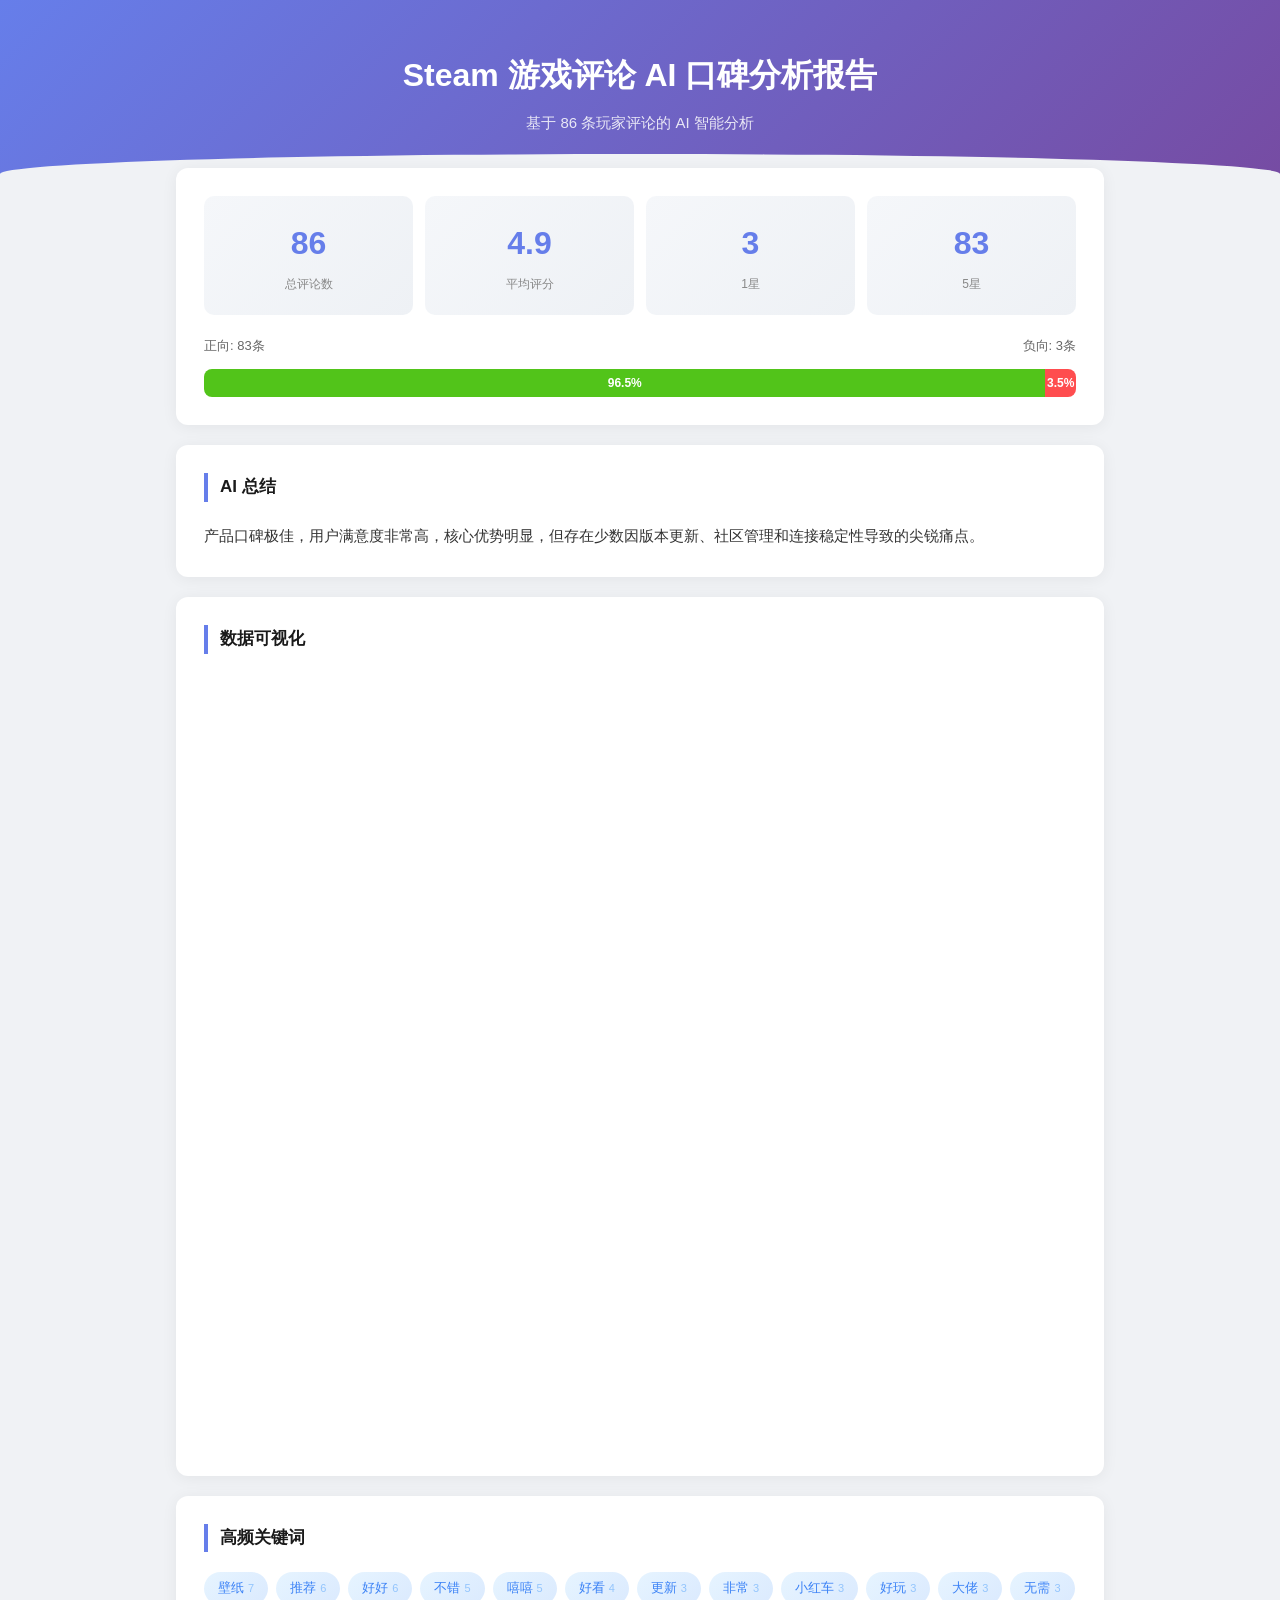
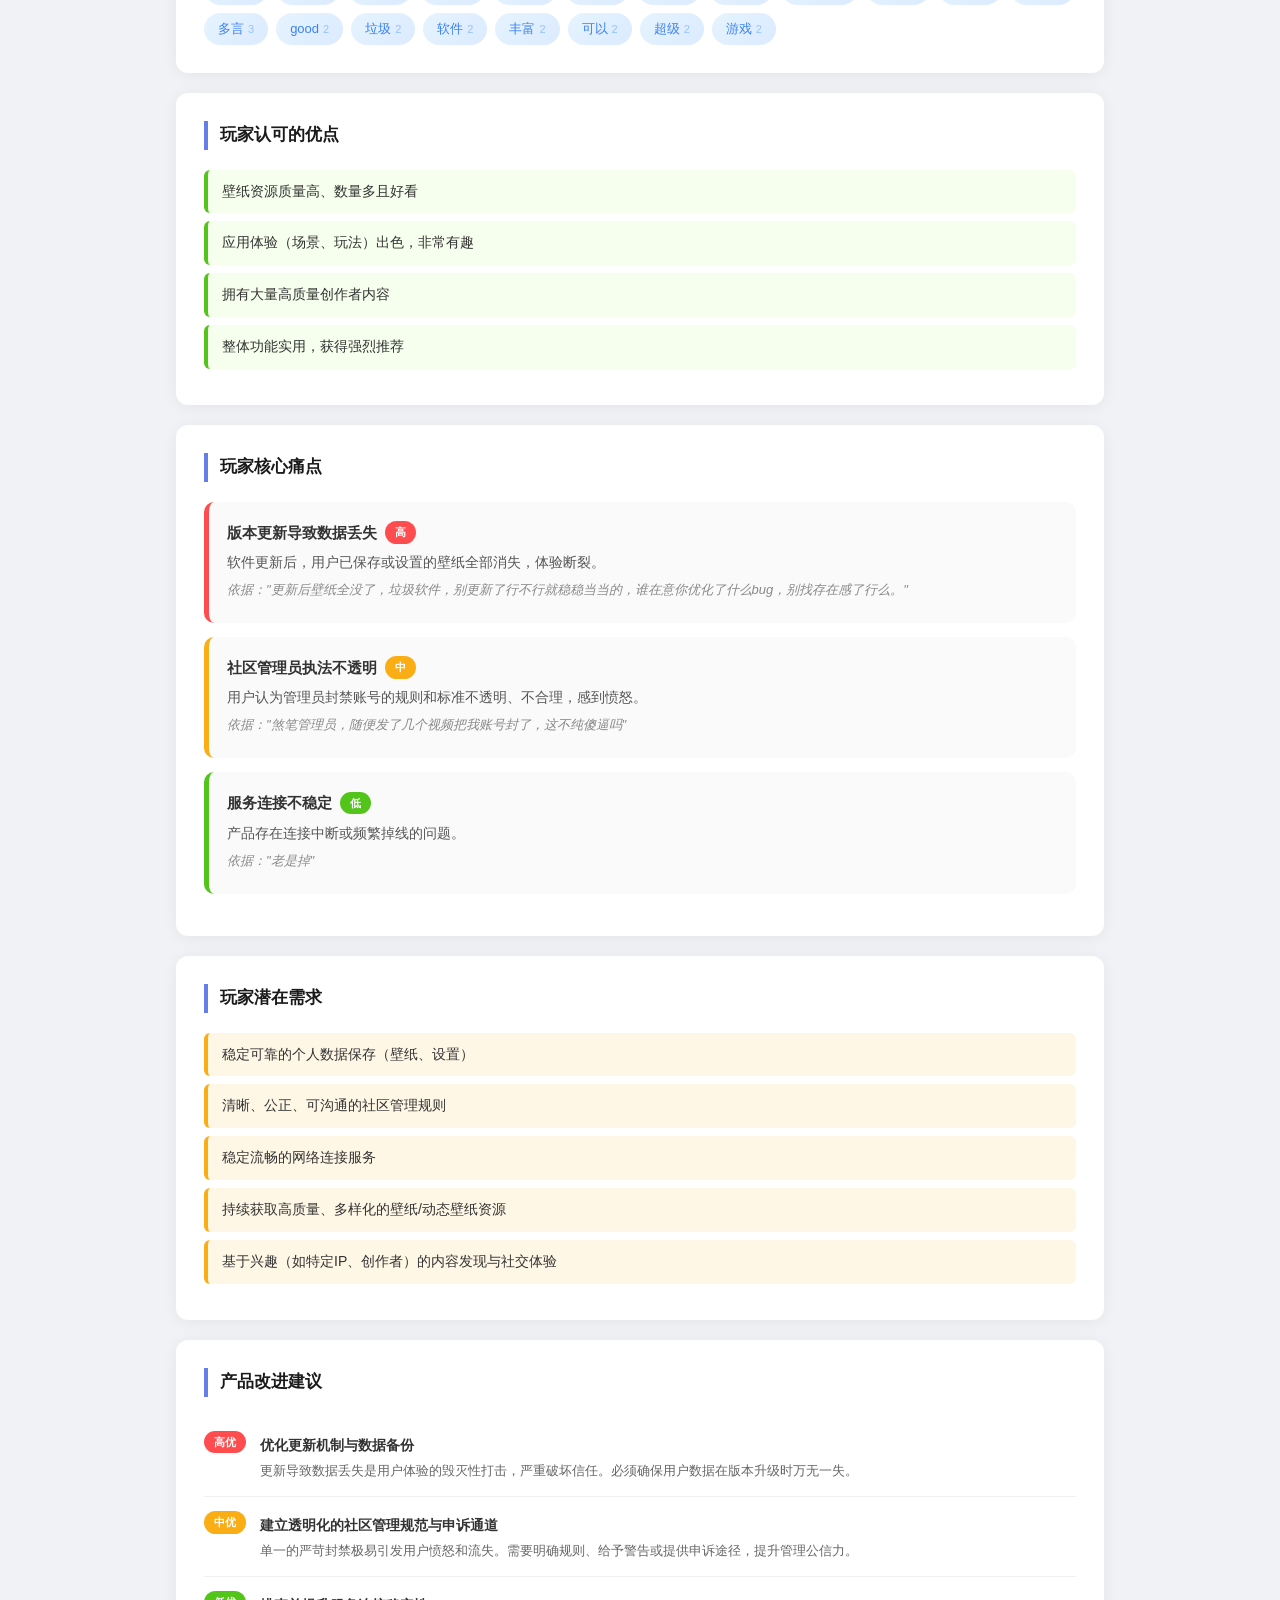
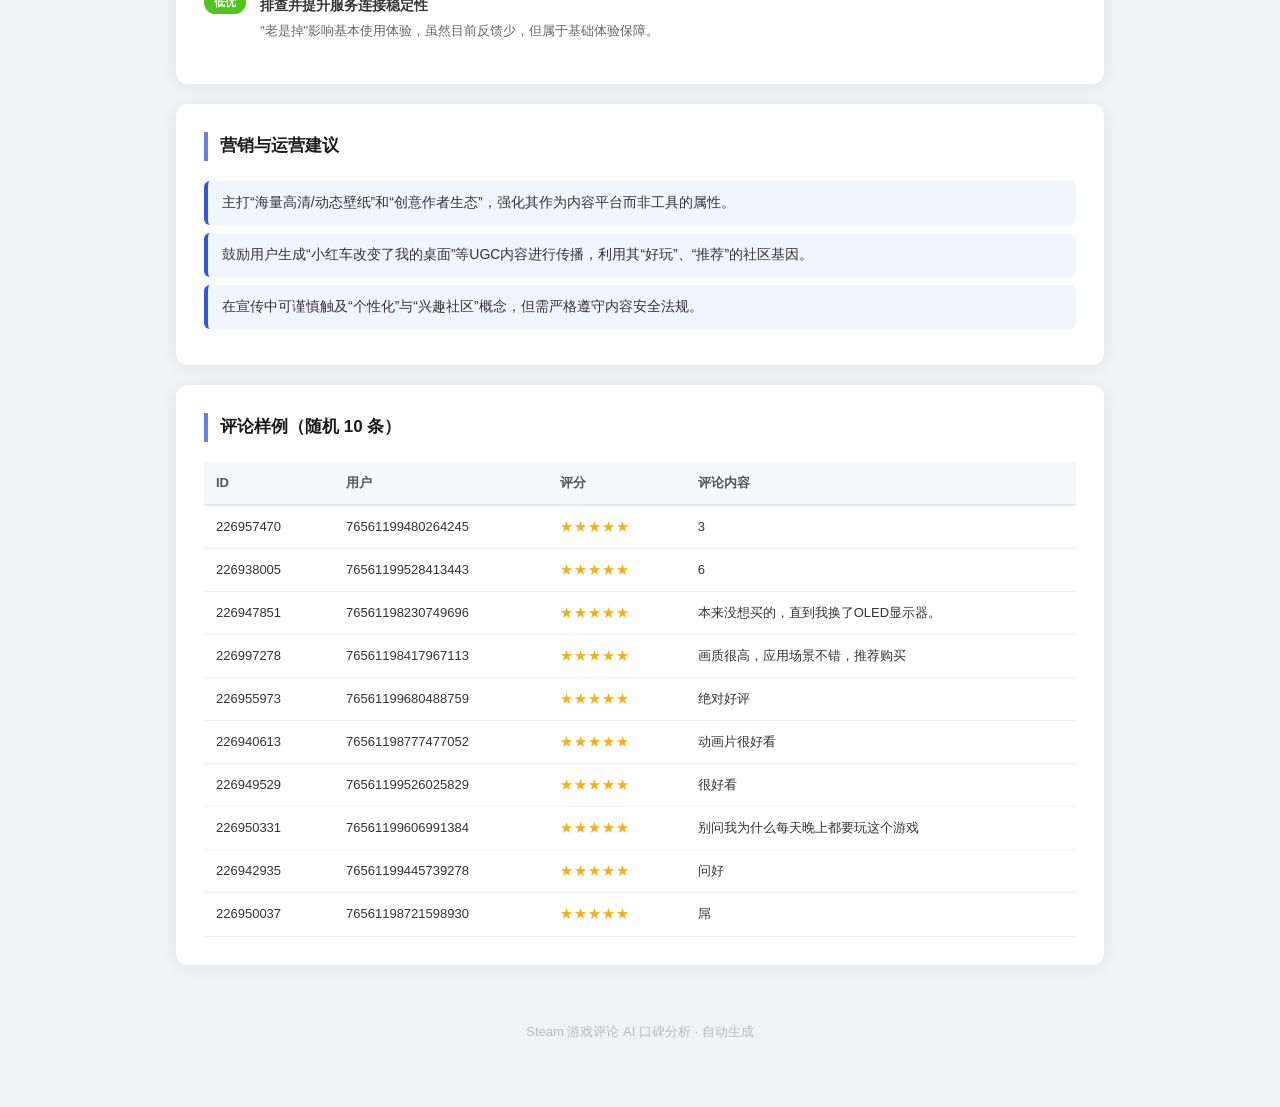
==== commit d79464ad: "fix report and clean project Co-Authored-By: Claude Sonnet 4.6 <noreply@anthropic.com>" ====
--- a/docs/index.html
+++ b/docs/index.html
@@ -88,7 +88,7 @@
 <!-- Banner -->
 <div class="banner">
     <h1>Steam 游戏评论 AI 口碑分析报告</h1>
-    <p>基于 79 条玩家评论的 AI 智能分析</p>
+    <p>基于 86 条玩家评论的 AI 智能分析</p>
 </div>
 
 <div class="container">
@@ -97,11 +97,11 @@
     <div class="card">
         <div class="stats">
             <div class="stat-box">
-                <div class="stat-value">79</div>
+                <div class="stat-value">86</div>
                 <div class="stat-label">总评论数</div>
             </div>
             <div class="stat-box">
-                <div class="stat-value">4.8</div>
+                <div class="stat-value">4.9</div>
                 <div class="stat-label">平均评分</div>
             </div>
             
@@ -111,7 +111,7 @@
             </div>
             
             <div class="stat-box">
-                <div class="stat-value">76</div>
+                <div class="stat-value">83</div>
                 <div class="stat-label">5星</div>
             </div>
             
@@ -121,7 +121,7 @@
         <div style="margin-top: 20px;">
             <div style="display: flex; justify-content: space-between; font-size: 13px; color: #666; margin-bottom: 4px;">
                 
-                <span>正向: 76条</span>
+                <span>正向: 83条</span>
                 
                 <span>负向: 3条</span>
                 
@@ -129,12 +129,12 @@
             <div class="sentiment-bar">
                 
                 
-                <div class="seg-positive" style="width: 96.2%;">
-                    96.2%
+                <div class="seg-positive" style="width: 96.5%;">
+                    96.5%
                 </div>
                 
-                <div class="seg-negative" style="width: 3.8%;">
-                    3.8%
+                <div class="seg-negative" style="width: 3.5%;">
+                    3.5%
                 </div>
                 
             </div>
@@ -144,7 +144,7 @@
     <!-- AI 总结 -->
     <div class="card">
         <h2>AI 总结</h2>
-        <p style="font-size: 15px; line-height: 1.8;">共 79 条评论，平均评分 4.85，整体口碑良好。</p>
+        <p style="font-size: 15px; line-height: 1.8;">产品口碑极佳，用户满意度非常高，核心优势明显，但存在少数因版本更新、社区管理和连接稳定性导致的尖锐痛点。</p>
     </div>
 
     <!-- 图表 -->
@@ -162,11 +162,11 @@
     
 </head>
 <body >
-    <div id="713ec327dd3f451abffc0aa5af935fec" class="chart-container" style="width:500px; height:350px; "></div>
+    <div id="711fac3a858942b5b33c860f901cd3d6" class="chart-container" style="width:500px; height:350px; "></div>
     <script>
-        var chart_713ec327dd3f451abffc0aa5af935fec = echarts.init(
-            document.getElementById('713ec327dd3f451abffc0aa5af935fec'), 'macarons', {renderer: 'canvas', locale: 'ZH'});
-        var option_713ec327dd3f451abffc0aa5af935fec = {
+        var chart_711fac3a858942b5b33c860f901cd3d6 = echarts.init(
+            document.getElementById('711fac3a858942b5b33c860f901cd3d6'), 'macarons', {renderer: 'canvas', locale: 'ZH'});
+        var option_711fac3a858942b5b33c860f901cd3d6 = {
     "animation": true,
     "animationThreshold": 2000,
     "animationDuration": 1000,
@@ -207,7 +207,7 @@
             "data": [
                 {
                     "name": "\u6b63\u5411",
-                    "value": 76
+                    "value": 83
                 },
                 {
                     "name": "\u8d1f\u5411",
@@ -313,7 +313,7 @@
         "#f5222d"
     ]
 };
-        chart_713ec327dd3f451abffc0aa5af935fec.setOption(option_713ec327dd3f451abffc0aa5af935fec);
+        chart_711fac3a858942b5b33c860f901cd3d6.setOption(option_711fac3a858942b5b33c860f901cd3d6);
     </script>
 </body>
 </html>
@@ -329,11 +329,11 @@
     
 </head>
 <body >
-    <div id="0f5396c0f62c476ca30ffa4908554221" class="chart-container" style="width:500px; height:350px; "></div>
+    <div id="191a0d18c14443adb7040695ee4978d4" class="chart-container" style="width:500px; height:350px; "></div>
     <script>
-        var chart_0f5396c0f62c476ca30ffa4908554221 = echarts.init(
-            document.getElementById('0f5396c0f62c476ca30ffa4908554221'), 'macarons', {renderer: 'canvas', locale: 'ZH'});
-        var option_0f5396c0f62c476ca30ffa4908554221 = {
+        var chart_191a0d18c14443adb7040695ee4978d4 = echarts.init(
+            document.getElementById('191a0d18c14443adb7040695ee4978d4'), 'macarons', {renderer: 'canvas', locale: 'ZH'});
+        var option_191a0d18c14443adb7040695ee4978d4 = {
     "animation": true,
     "animationThreshold": 2000,
     "animationDuration": 1000,
@@ -352,7 +352,7 @@
             "legendHoverLink": true,
             "data": [
                 3,
-                76
+                83
             ],
             "realtimeSort": false,
             "showBackground": false,
@@ -510,7 +510,7 @@
         }
     ]
 };
-        chart_0f5396c0f62c476ca30ffa4908554221.setOption(option_0f5396c0f62c476ca30ffa4908554221);
+        chart_191a0d18c14443adb7040695ee4978d4.setOption(option_191a0d18c14443adb7040695ee4978d4);
     </script>
 </body>
 </html>
@@ -527,11 +527,11 @@
     
 </head>
 <body >
-    <div id="898739b505c04c93a0aca8ae8a8cb362" class="chart-container" style="width:700px; height:400px; "></div>
+    <div id="c5462425c90449a18249344af0cff74e" class="chart-container" style="width:700px; height:400px; "></div>
     <script>
-        var chart_898739b505c04c93a0aca8ae8a8cb362 = echarts.init(
-            document.getElementById('898739b505c04c93a0aca8ae8a8cb362'), 'macarons', {renderer: 'canvas', locale: 'ZH'});
-        var option_898739b505c04c93a0aca8ae8a8cb362 = {
+        var chart_c5462425c90449a18249344af0cff74e = echarts.init(
+            document.getElementById('c5462425c90449a18249344af0cff74e'), 'macarons', {renderer: 'canvas', locale: 'ZH'});
+        var option_c5462425c90449a18249344af0cff74e = {
     "animation": true,
     "animationThreshold": 2000,
     "animationDuration": 1000,
@@ -549,21 +549,21 @@
             "name": "\u51fa\u73b0\u6b21\u6570",
             "legendHoverLink": true,
             "data": [
-                18,
-                8,
-                7,
-                7,
                 7,
                 6,
                 6,
                 5,
                 5,
-                5,
-                5,
-                5,
-                5,
-                5,
-                5
+                4,
+                3,
+                3,
+                3,
+                3,
+                3,
+                3,
+                3,
+                2,
+                2
             ],
             "realtimeSort": false,
             "showBackground": false,
@@ -708,21 +708,21 @@
             "animationEasingUpdate": "cubicOut",
             "animationDelayUpdate": 0,
             "data": [
-                "\u89c6\u9891",
-                "\u4e3e\u62a5",
-                "\u8f6f\u4ef6",
-                "\u4ec0\u4e48",
-                "\u6709\u4e9b",
+                "\u58c1\u7eb8",
+                "\u63a8\u8350",
                 "\u597d\u597d",
-                "\u5c31\u662f",
-                "\u53f8\u673a",
+                "\u4e0d\u9519",
+                "\u563b\u563b",
+                "\u597d\u770b",
+                "\u66f4\u65b0",
+                "\u975e\u5e38",
+                "\u5c0f\u7ea2\u8f66",
                 "\u597d\u73a9",
-                "\u63a8\u8350",
-                "\u4f60\u4eec",
-                "\u563b\u563b",
-                "\u81ea\u5df1",
-                "\u6211\u4eec",
-                "\u683c\u5f0f"
+                "\u5927\u4f6c",
+                "\u65e0\u9700",
+                "\u591a\u8a00",
+                "good",
+                "\u5783\u573e"
             ]
         }
     ],
@@ -741,7 +741,7 @@
         }
     ]
 };
-        chart_898739b505c04c93a0aca8ae8a8cb362.setOption(option_898739b505c04c93a0aca8ae8a8cb362);
+        chart_c5462425c90449a18249344af0cff74e.setOption(option_c5462425c90449a18249344af0cff74e);
     </script>
 </body>
 </html>
@@ -753,45 +753,45 @@
         <h2>高频关键词</h2>
         <div class="tags">
             
-            <span class="tag">视频<span class="count">18</span></span>
-            
-            <span class="tag">举报<span class="count">8</span></span>
-            
-            <span class="tag">软件<span class="count">7</span></span>
-            
-            <span class="tag">什么<span class="count">7</span></span>
-            
-            <span class="tag">有些<span class="count">7</span></span>
+            <span class="tag">壁纸<span class="count">7</span></span>
+            
+            <span class="tag">推荐<span class="count">6</span></span>
             
             <span class="tag">好好<span class="count">6</span></span>
             
-            <span class="tag">就是<span class="count">6</span></span>
-            
-            <span class="tag">司机<span class="count">5</span></span>
-            
-            <span class="tag">好玩<span class="count">5</span></span>
-            
-            <span class="tag">推荐<span class="count">5</span></span>
-            
-            <span class="tag">你们<span class="count">5</span></span>
+            <span class="tag">不错<span class="count">5</span></span>
             
             <span class="tag">嘻嘻<span class="count">5</span></span>
             
-            <span class="tag">自己<span class="count">5</span></span>
-            
-            <span class="tag">我们<span class="count">5</span></span>
-            
-            <span class="tag">格式<span class="count">5</span></span>
-            
-            <span class="tag">上传<span class="count">5</span></span>
-            
-            <span class="tag">不错<span class="count">4</span></span>
-            
             <span class="tag">好看<span class="count">4</span></span>
             
-            <span class="tag">资源<span class="count">4</span></span>
-            
-            <span class="tag">壁纸<span class="count">4</span></span>
+            <span class="tag">更新<span class="count">3</span></span>
+            
+            <span class="tag">非常<span class="count">3</span></span>
+            
+            <span class="tag">小红车<span class="count">3</span></span>
+            
+            <span class="tag">好玩<span class="count">3</span></span>
+            
+            <span class="tag">大佬<span class="count">3</span></span>
+            
+            <span class="tag">无需<span class="count">3</span></span>
+            
+            <span class="tag">多言<span class="count">3</span></span>
+            
+            <span class="tag">good<span class="count">2</span></span>
+            
+            <span class="tag">垃圾<span class="count">2</span></span>
+            
+            <span class="tag">软件<span class="count">2</span></span>
+            
+            <span class="tag">丰富<span class="count">2</span></span>
+            
+            <span class="tag">可以<span class="count">2</span></span>
+            
+            <span class="tag">超级<span class="count">2</span></span>
+            
+            <span class="tag">游戏<span class="count">2</span></span>
             
         </div>
     </div>
@@ -801,9 +801,13 @@
         <h2>玩家认可的优点</h2>
         <ul class="point-list">
             
-            <li>产品质量获得多数用户认可</li>
-            
-            <li>性价比受到好评</li>
+            <li>壁纸资源质量高、数量多且好看</li>
+            
+            <li>应用体验（场景、玩法）出色，非常有趣</li>
+            
+            <li>拥有大量高质量创作者内容</li>
+            
+            <li>整体功能实用，获得强烈推荐</li>
             
         </ul>
     </div>
@@ -814,20 +818,29 @@
         
         <div class="pain-card ">
             <h3>
-                质量问题
+                版本更新导致数据丢失
                 <span class="badge badge-high">高</span>
             </h3>
-            <p>部分用户反馈产品存在质量缺陷</p>
-            <p class="evidence">依据：老是掉</p>
+            <p>软件更新后，用户已保存或设置的壁纸全部消失，体验断裂。</p>
+            <p class="evidence">依据："更新后壁纸全没了，垃圾软件，别更新了行不行就稳稳当当的，谁在意你优化了什么bug，别找存在感了行么。"</p>
         </div>
         
         <div class="pain-card medium">
             <h3>
-                售后服务
+                社区管理员执法不透明
                 <span class="badge badge-medium">中</span>
             </h3>
-            <p>客服响应速度有待提升</p>
-            <p class="evidence">依据：煞笔管理员，随便发了几个视频把我账号封了，这不纯傻逼吗</p>
+            <p>用户认为管理员封禁账号的规则和标准不透明、不合理，感到愤怒。</p>
+            <p class="evidence">依据："煞笔管理员，随便发了几个视频把我账号封了，这不纯傻逼吗"</p>
+        </div>
+        
+        <div class="pain-card low">
+            <h3>
+                服务连接不稳定
+                <span class="badge badge-low">低</span>
+            </h3>
+            <p>产品存在连接中断或频繁掉线的问题。</p>
+            <p class="evidence">依据："老是掉"</p>
         </div>
         
     </div>
@@ -837,11 +850,15 @@
         <h2>玩家潜在需求</h2>
         <ul class="needs-list">
             
-            <li>更稳定的产品质量</li>
-            
-            <li>更快的售后响应</li>
-            
-            <li>更详细的产品说明</li>
+            <li>稳定可靠的个人数据保存（壁纸、设置）</li>
+            
+            <li>清晰、公正、可沟通的社区管理规则</li>
+            
+            <li>稳定流畅的网络连接服务</li>
+            
+            <li>持续获取高质量、多样化的壁纸/动态壁纸资源</li>
+            
+            <li>基于兴趣（如特定IP、创作者）的内容发现与社交体验</li>
             
         </ul>
     </div>
@@ -853,16 +870,24 @@
         <div class="suggestion-item">
             <span class="badge badge-high">高优</span>
             <div>
-                <strong>加强品控</strong>
-                <div class="reason">减少用户投诉，提升复购率</div>
+                <strong>优化更新机制与数据备份</strong>
+                <div class="reason">更新导致数据丢失是用户体验的毁灭性打击，严重破坏信任。必须确保用户数据在版本升级时万无一失。</div>
             </div>
         </div>
         
         <div class="suggestion-item">
             <span class="badge badge-medium">中优</span>
             <div>
-                <strong>优化客服流程</strong>
-                <div class="reason">提升用户满意度</div>
+                <strong>建立透明化的社区管理规范与申诉通道</strong>
+                <div class="reason">单一的严苛封禁极易引发用户愤怒和流失。需要明确规则、给予警告或提供申诉途径，提升管理公信力。</div>
+            </div>
+        </div>
+        
+        <div class="suggestion-item">
+            <span class="badge badge-low">低优</span>
+            <div>
+                <strong>排查并提升服务连接稳定性</strong>
+                <div class="reason">"老是掉"影响基本使用体验，虽然目前反馈少，但属于基础体验保障。</div>
             </div>
         </div>
         
@@ -873,9 +898,11 @@
         <h2>营销与运营建议</h2>
         <ul class="marketing-list">
             
-            <li>突出性价比优势进行推广</li>
-            
-            <li>邀请满意用户进行口碑传播</li>
+            <li>主打“海量高清/动态壁纸”和“创意作者生态”，强化其作为内容平台而非工具的属性。</li>
+            
+            <li>鼓励用户生成“小红车改变了我的桌面”等UGC内容进行传播，利用其“好玩”、“推荐”的社区基因。</li>
+            
+            <li>在宣传中可谨慎触及“个性化”与“兴趣社区”概念，但需严格遵守内容安全法规。</li>
             
         </ul>
     </div>
@@ -897,73 +924,73 @@
                 <tbody>
                     
                     <tr>
-                        <td>226987294</td>
-                        <td>76561198760664776</td>
+                        <td>226957470</td>
+                        <td>76561199480264245</td>
                         <td class="rating-stars">★★★★★</td>
-                        <td>老司机严选</td>
+                        <td>3</td>
                     </tr>
                     
                     <tr>
-                        <td>226949663</td>
-                        <td>76561198406711621</td>
+                        <td>226938005</td>
+                        <td>76561199528413443</td>
                         <td class="rating-stars">★★★★★</td>
-                        <td>hao</td>
+                        <td>6</td>
                     </tr>
                     
                     <tr>
-                        <td>226924303</td>
-                        <td>76561199543530680</td>
+                        <td>226947851</td>
+                        <td>76561198230749696</td>
                         <td class="rating-stars">★★★★★</td>
-                        <td>cy</td>
+                        <td>本来没想买的，直到我换了OLED显示器。</td>
                     </tr>
                     
                     <tr>
-                        <td>226949834</td>
-                        <td>76561199869904311</td>
+                        <td>226997278</td>
+                        <td>76561198417967113</td>
                         <td class="rating-stars">★★★★★</td>
-                        <td>好用</td>
+                        <td>画质很高，应用场景不错，推荐购买</td>
                     </tr>
                     
                     <tr>
-                        <td>226941806</td>
-                        <td>76561198767304860</td>
+                        <td>226955973</td>
+                        <td>76561199680488759</td>
                         <td class="rating-stars">★★★★★</td>
-                        <td>h</td>
+                        <td>绝对好评</td>
                     </tr>
                     
                     <tr>
-                        <td>226917129</td>
-                        <td>76561199074325083</td>
+                        <td>226940613</td>
+                        <td>76561198777477052</td>
                         <td class="rating-stars">★★★★★</td>
-                        <td>YES</td>
+                        <td>动画片很好看</td>
                     </tr>
                     
                     <tr>
-                        <td>226933862</td>
-                        <td>76561199749478934</td>
+                        <td>226949529</td>
+                        <td>76561199526025829</td>
                         <td class="rating-stars">★★★★★</td>
-                        <td>玩了一晚上用来一包纸巾</td>
+                        <td>很好看</td>
                     </tr>
                     
                     <tr>
-                        <td>226927235</td>
-                        <td>76561199868242052</td>
+                        <td>226950331</td>
+                        <td>76561199606991384</td>
                         <td class="rating-stars">★★★★★</td>
-                        <td>好玩是好玩就是有点累</td>
+                        <td>别问我为什么每天晚上都要玩这个游戏</td>
                     </tr>
                     
                     <tr>
-                        <td>226933559</td>
-                        <td>76561199785434068</td>
+                        <td>226942935</td>
+                        <td>76561199445739278</td>
                         <td class="rating-stars">★★★★★</td>
-                        <td>好好好好好好好好好好好好</td>
+                        <td>问好</td>
                     </tr>
                     
                     <tr>
-                        <td>226956957</td>
-                        <td>76561199470806093</td>
+                        <td>226950037</td>
+                        <td>76561198721598930</td>
                         <td class="rating-stars">★★★★★</td>
-                        <td>不错不错</td>
+                        <td>屌</td>
                     </tr>
                     
                 </tbody>
